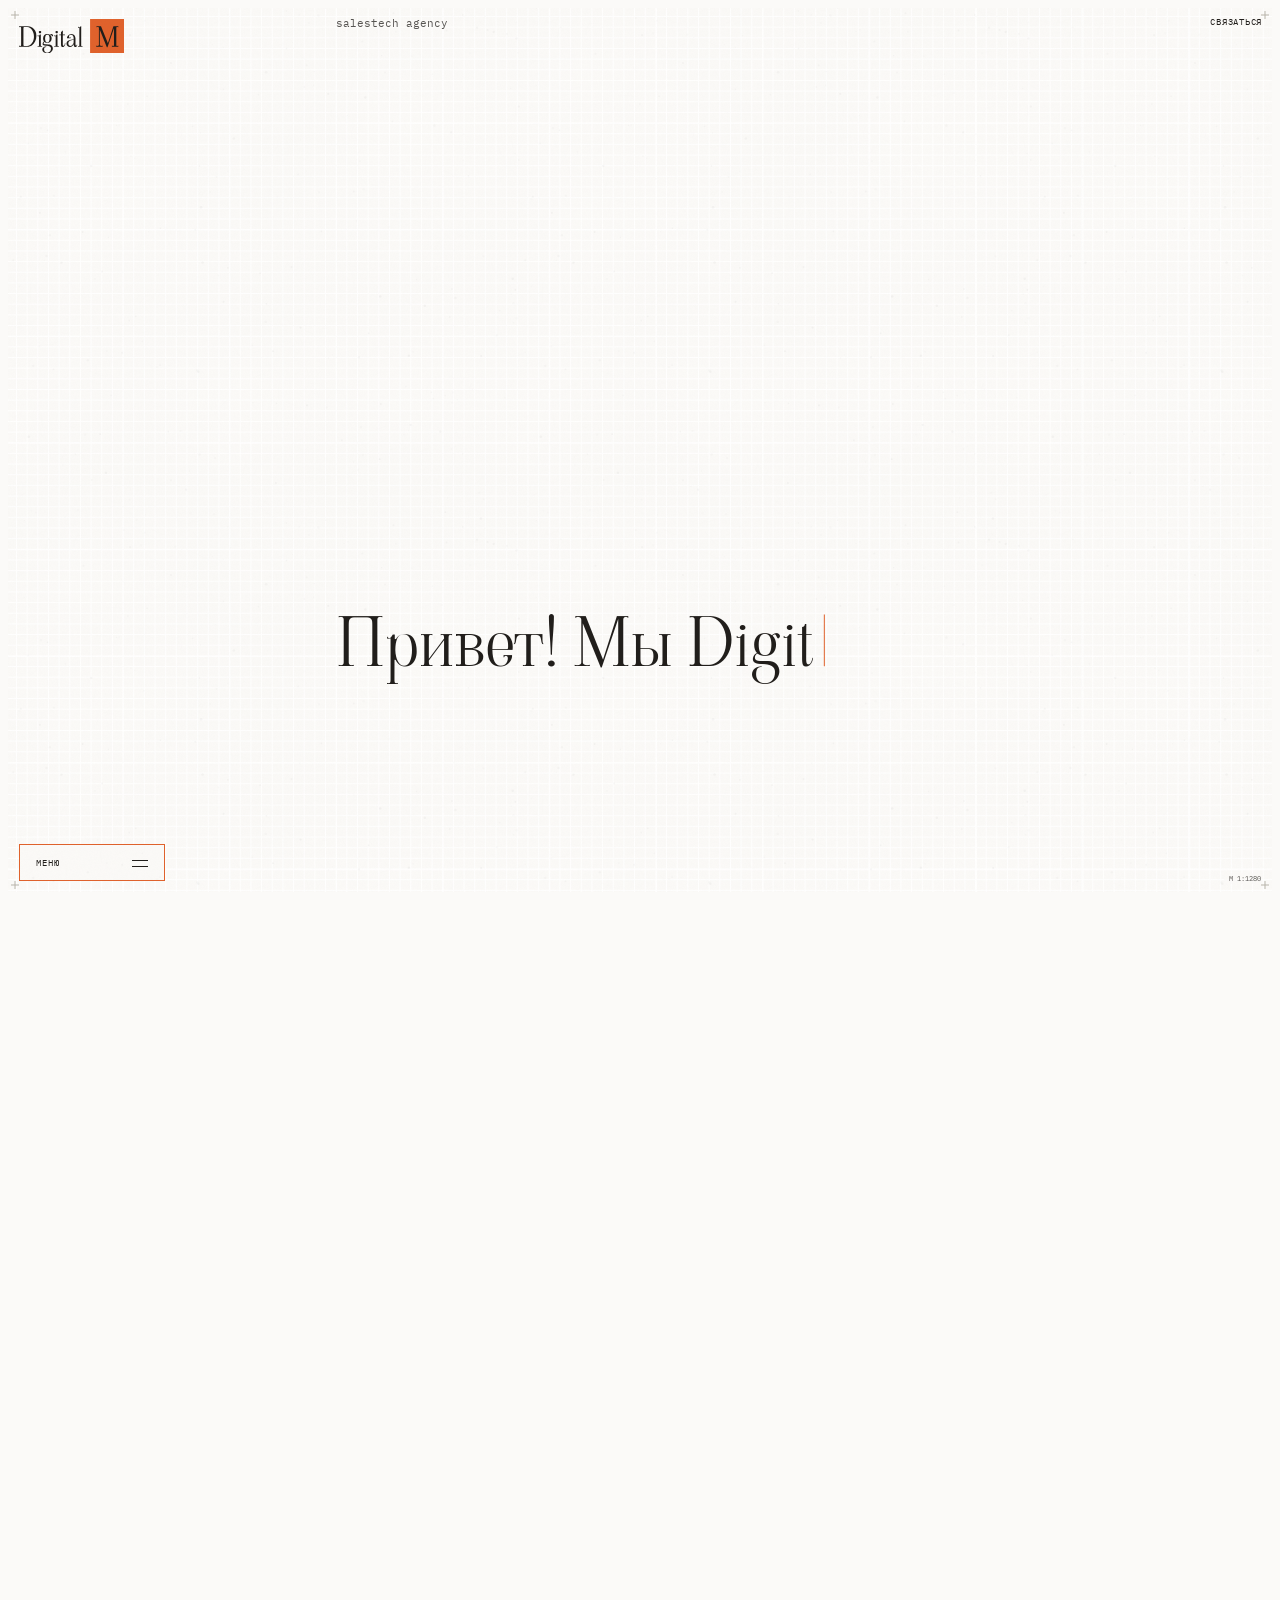
==== index.html @ e7a8ec48 "Digital M — демо сайта" ====
<!doctype html>
<html lang="ru">
<meta charset="utf-8">
<meta name="viewport" content="width=device-width, initial-scale=1">
<meta name="robots" content="noindex, nofollow">
<title>Digital M — четыре экрана</title>
<link rel="preconnect" href="https://fonts.googleapis.com">
<link rel="preconnect" href="https://fonts.gstatic.com" crossorigin>
<link href="https://fonts.googleapis.com/css2?family=IBM+Plex+Mono:wght@400&family=IBM+Plex+Sans:wght@400&family=Viaoda+Libre&display=swap" rel="stylesheet">
<style>
html{ font-size: calc(100vw / 120); }        
html{ scrollbar-width:none }
html::-webkit-scrollbar{ display:none }
:root{
  --paper:#FBFAF8; --ink:#211E1B; --sand:#E0C8A3; --teal:#417E8D; --terra:#E0622C;
  --mark-dark:#B9B5AC;
  --mark: var(--mark-dark);
  --pole: 0.75rem;     
  --col:  7rem;        
  --gut:  3rem;        
  --pad:  0.75rem;     
  --inset: 1rem;       
  --mark-inset: 0.25rem; 
  --plate-h: 3.25rem;  
  --btn-size: 0.875rem;  
  --btn-h: 3.5rem;       
  --btn-pad: 1.5625rem;  
  --cross: 0.75rem;    
  --win: var(--paper);
  --win-ink: var(--ink);
  --mm: 1rem;
  --mm-major: calc(var(--col) + var(--gut));
  --vellum: #F6F2EC; --chalk: #F1F0EC; --shell: #FAF2EE;
  --white: #FFFFFF;
  --mm-c: var(--white);          
  --mm-major-c: var(--white);
}
*{box-sizing:border-box; margin:0}
html{ font-synthesis: none; -webkit-font-smoothing: antialiased; }
body{ background:var(--paper); font-family:"IBM Plex Mono",ui-monospace,Menlo,monospace; color:var(--ink);
      font-weight:400; }
.sheet{ position:fixed; inset:0; z-index:1; padding:var(--pole); }
.window{
  position:relative; width:100%; height:100%; background:var(--win); color:var(--win-ink);
  background-image:
    linear-gradient(to right,  var(--mm-major-c) 1px, transparent 1px),
    linear-gradient(to bottom, var(--mm-major-c) 1px, transparent 1px),
    linear-gradient(to right,  var(--mm-c) 1px, transparent 1px),
    linear-gradient(to bottom, var(--mm-c) 1px, transparent 1px);
  background-size: var(--mm-major) var(--mm-major), var(--mm-major) var(--mm-major), var(--mm) var(--mm), var(--mm) var(--mm);
  background-position: var(--pad) var(--pad);
  overflow:hidden;
  transition: background .35s ease, color .35s ease;
}
.x{ position:absolute; width:var(--cross); height:var(--cross); pointer-events:none; z-index:4 }
.x::before,.x::after{ content:""; position:absolute; background:var(--mark); }
.x::before{ left:0; top:50%; width:100%; height:1px; transform:translateY(-50%); }
.x::after{ top:0; left:50%; height:100%; width:1px; transform:translateX(-50%); }
.x.tl{ left:var(--mark-inset); top:var(--mark-inset); }
.x.tr{ right:var(--mark-inset); top:var(--mark-inset); }
.x.bl{ left:var(--mark-inset); bottom:var(--mark-inset); }
.x.br{ right:var(--mark-inset); bottom:var(--mark-inset); }
.plate{ position:absolute; z-index:5; width:13.75rem; height:var(--btn-h);   
        border:1px solid var(--mark-dark); background:var(--win);
        display:flex; align-items:center; padding:0 var(--btn-pad);
        font-size:var(--btn-size); letter-spacing:.08em; text-transform:uppercase;
        cursor:pointer; overflow:hidden; }
.plate span{ position:relative; z-index:1; transition:color .25s ease; margin-right:auto; }
.plate i{ position:relative; z-index:1; width:1.5rem; height:1.5rem; flex:none; display:block; }
.plate i::before,.plate i::after{ content:""; position:absolute; left:0; top:50%;
          height:1px; width:100%; background:currentColor; transform-origin:center; }
.plate i::before{ transform:translateY(-3px); }
.plate i::after{  transform:translateY(3px); }
.plate::before{ content:""; position:absolute; inset:0; background:var(--terra);
        transform:scaleX(0); transform-origin:left; transition:transform .28s ease; }
.plate:hover::before{ transform:scaleX(1); }
.plate:hover span{ color:var(--paper); }
.plate:hover i::before,.plate:hover i::after{ background:var(--paper); }
.menu{ border-color:var(--terra); }
.logo{ cursor:pointer; position:absolute; z-index:5; left:var(--inset); top:var(--inset);
       height:var(--plate-h); color:var(--win-ink); line-height:0; }
.logo svg{ height:100%; width:auto; display:block; }
.contact{ position:absolute; z-index:5; right:var(--inset); top:.55625rem;
          width:auto; height:auto; border:0; background:none; padding:0;
          line-height:1.5rem; overflow:visible; }
.contact::before{ content:none; }
.contact span{ transition:color .25s ease; margin-right:-.08em; }
.contact:hover span{ color:var(--terra); }
.menu{ left:var(--inset); bottom:var(--inset); }
.scale{ position:absolute; z-index:5; right:var(--inset); bottom:.75rem;
        font-size:0.6875rem; line-height:1rem; opacity:.75;
        background:var(--win); padding-left:.5rem; }
.grain, .grain-hot{ position:absolute; pointer-events:none; z-index:6;
                    mix-blend-mode:multiply; will-change:transform; }
.grain{ inset:0; opacity:.1; }   
.grain-hot{ top:0; left:0; width:34rem; height:34rem; opacity:.3;
            margin:-17rem 0 0 -17rem;             
            -webkit-mask-image: radial-gradient(circle at center, #000 0%, rgba(0,0,0,.55) 38%, transparent 70%);
                    mask-image: radial-gradient(circle at center, #000 0%, rgba(0,0,0,.55) 38%, transparent 70%); }
@media (prefers-reduced-motion:reduce){ .grain-hot{ display:none; } }
.fx{ position:absolute; inset:0; width:100%; height:100%; pointer-events:none; z-index:6; mix-blend-mode:multiply; }
.menu-wrap{
  position:absolute; z-index:5; left:var(--inset); bottom:calc(var(--inset) + var(--btn-h));
  width:13.75rem;   
  pointer-events:none;
}
.menu-wrap .x{ opacity:0; transition:opacity .2s ease .12s; }
.window.menu-open .menu-wrap .x{ opacity:1; }
.menu-wrap .x.tl{ left:calc(var(--cross)*-1); top:calc(var(--cross)*-1); }
.menu-wrap .x.tr{ right:calc(var(--cross)*-1); top:calc(var(--cross)*-1); }
.menu-wrap .x.br{ right:calc(var(--cross)*-1); bottom:calc(var(--cross)*-1); }
.menu-wrap .x.bl{ left:calc(var(--cross)*-1); bottom:calc(var(--btn-h) * -1 - var(--cross)); }
.menu-wrap .x.br{ right:calc(var(--cross)*-1); bottom:calc(var(--btn-h) * -1 - var(--cross)); }
.menu-panel{
  border:1px solid var(--terra); border-bottom:none; background:var(--win);
  display:grid; overflow:hidden;
  transform:scaleY(0); transform-origin:bottom; opacity:0;
  transition:transform .28s ease, opacity .18s ease;
  pointer-events:none;
}
.menu-panel a{
  position:relative; height:var(--btn-h); display:flex; align-items:center;
  padding:0 var(--btn-pad); overflow:hidden;
  font-size:var(--btn-size); letter-spacing:.08em; text-transform:uppercase;
  color:inherit; text-decoration:none;
}
.menu-panel a:last-of-type{ position:relative; }
.menu-panel a:last-of-type::after{
  content:""; position:absolute; left:0; right:0; bottom:0; height:1px; z-index:2;
  background-image: repeating-linear-gradient(to right,
    var(--rule) 0 10px, transparent 10px 13px);
}
.menu-panel{ --rule: var(--terra); }
.menu-panel a span{ position:relative; z-index:1; transition:color .25s ease; }
.menu-panel a::before{ content:""; position:absolute; inset:0; background:var(--terra);
  transform:scaleX(0); transform-origin:left; transition:transform .28s ease; }
.menu-panel a:hover::before{ transform:scaleX(1); }
.menu-panel a:hover span{ color:var(--paper); }
.menu-contacts{ display:none; }   
.menu-panel a.inert{ color:var(--mark-dark); cursor:default; }
.menu-panel a.inert:hover::before{ transform:scaleX(0); }
.menu-panel a.inert:hover span{ color:var(--mark-dark); }
.window.menu-open .menu-panel{ transform:scaleY(1); opacity:1; pointer-events:auto; }
.window.menu-open .menu{ border-top:none; }
.plate i::before,.plate i::after{ transition:background .25s ease, transform .28s ease; }
.window.menu-open .menu i::before{ transform:translateY(0) rotate(45deg); }
.window.menu-open .menu i::after{  transform:translateY(0) rotate(-45deg); }
.stage{ position:absolute; inset:0; z-index:2; overflow:hidden;
  -webkit-mask-image: linear-gradient(to bottom, transparent 0, #000 2.5rem, #000 100%);
          mask-image: linear-gradient(to bottom, transparent 0, #000 2.5rem, #000 100%); }
.belt{ position:absolute; inset:0; will-change:transform; }
.scene{ position:relative; width:100%; height:100%; }
.scene-hero{ display:grid;
  grid-template-columns: repeat(12, var(--col));
  grid-template-rows: 1fr;
  column-gap: var(--gut);
  padding: var(--pad);
  align-content:end;
}
.kicker{ position:absolute; z-index:5; left:30.75rem; top:.6125rem; width:27rem;   
        font-size:1rem; line-height:1.5rem; opacity:.75; }
.hero-body{ grid-column: 1 / -1; display:grid; grid-template-columns: subgrid; align-items:end;
       padding-bottom:0; margin-bottom:-0.9925rem; }
.tezis{ grid-column: 4 / span 8; font-family:"Viaoda Libre",Georgia,serif;
        font-weight:400; font-size:6.25rem; line-height:6.75rem; }
.tezis{ position:relative; }
.tezis br.m{ display:none; }
.tezis.ждёт{ visibility:hidden; }
.tw{ visibility:hidden; }
.tw.on{ visibility:visible; }
.tw-tail{ display:inline; }
.cursor{ position:absolute; color:var(--terra); opacity:0; pointer-events:none; }
.cursor svg{ display:block; width:100%; height:100%; overflow:visible;
             transform-origin:50% 100%; transition:transform .42s cubic-bezier(.4,0,.2,1); }
.cursor .head{ opacity:0; transition:opacity .28s ease .18s; }
.cursor.typing{ opacity:1; animation:caret-blink 1.06s steps(1,end) infinite; }
.cursor.typing svg{ transform:scaleY(var(--k,1.4)); }
.cursor.done{ opacity:1; pointer-events:auto; cursor:pointer;
              animation:arrow-hint 1.9s ease-in-out infinite; }
.cursor.done .head{ opacity:1; }
.cursor.done:hover{ opacity:.7; }
@keyframes caret-blink{ 0%,52%{opacity:1} 53%,100%{opacity:0} }
@keyframes arrow-hint{ 0%,100%{transform:translateY(-.125rem)} 50%{transform:translateY(.25rem)} }
@media (prefers-reduced-motion:reduce){
  .tw{ visibility:visible; }
  .cursor{ animation:none; }
  .cursor.typing{ display:none; }
}
.scene-team{ display:grid;
  grid-template-columns: repeat(12, var(--col));
  column-gap: var(--gut);
  padding: 9.5rem var(--pad) 0;     
  align-content:start;
}
.marina{ grid-column: 4 / span 3; align-self:start; }
.staff{ grid-column: 8 / span 5; display:grid;
        grid-template-columns: 17rem 17rem; column-gap: 13rem; row-gap: 11rem;
        align-items:start; will-change:transform; }
.card{ display:block; }
.shot{ width:100%; aspect-ratio:1/1; overflow:hidden; background:var(--mark-dark); }
.shot img{ width:100%; height:100%; object-fit:cover; display:block; }
.role{ margin-top:2rem; font-family:"IBM Plex Mono",ui-monospace,monospace;
       font-size:1rem; line-height:1.5rem; }      
.role.accent{ color:var(--terra); }
.name{ margin-top:1.625rem; font-family:"Viaoda Libre",Georgia,serif; font-weight:400;
       font-size:2.5rem; line-height:2.625rem; }  
.bio{ margin-top:1.25rem; font-family:"IBM Plex Sans",system-ui,sans-serif;
      font-size:1.25rem; line-height:2.0625rem; letter-spacing:-.02em; }  
.scene-services{ display:grid;
  grid-template-columns: repeat(12, var(--col));
  column-gap: var(--gut);
  padding: 9.5rem var(--pad) 0;
  align-content:start;
}
.svc{ grid-column: 4 / span 9; display:grid; grid-template-columns: subgrid;
      padding: 2rem 0; will-change:transform;
      background-image: repeating-linear-gradient(to right,
        var(--mark) 0 .625rem, transparent .625rem .8125rem);
      background-size: 100% 1px; background-repeat: no-repeat; background-position: top left; }
.svc:first-child{ background-image:none; padding-top:0; }
.svc-name{ grid-column: 1 / span 5; font-family:"Viaoda Libre",Georgia,serif;
           font-weight:400; font-size:6.25rem; line-height:6.75rem; }
.svc-list{ grid-column: 7 / span 3; }
.svc-list li{ list-style:none; }
.svc-list li{ font-family:"IBM Plex Sans",system-ui,sans-serif;
              font-size:1.25rem; line-height:2.0625rem; letter-spacing:-.02em; }
.scene-form{ display:grid;
  grid-template-columns: repeat(12, var(--col));
  column-gap: var(--gut);
  padding: 9.5rem var(--pad) 0;
  align-content:start;
}
.form-head{ grid-column: 4 / span 6; font-family:"Viaoda Libre",Georgia,serif;
            font-weight:400; font-size:6.25rem; line-height:6.75rem; will-change:transform; }
.form-grid{ grid-column: 4 / span 8; display:grid; grid-template-columns: 1fr 1fr;
            column-gap: var(--gut); margin-top:2rem; }
.f{ position:relative; height:6rem; will-change:transform; }
.f.wide{ grid-column: 1 / -1; }
.f.tall{ height:9rem; }
.f textarea{ position:absolute; left:0; bottom:1rem; top:3rem; width:100%;
          border:0; background:transparent; color:inherit; outline:none; resize:none;
          font-family:"IBM Plex Sans",system-ui,sans-serif; font-size:2rem;
          line-height:2.75rem; letter-spacing:-.02em; }
.f.tall .f-file{ position:absolute; right:0; top:1.25rem; height:1.5rem;
         cursor:pointer; display:flex; align-items:center; z-index:2; }
.f-file input{ position:absolute; width:1px; height:1px; opacity:0; pointer-events:none; }
.f-file b{ font-weight:400; font-family:"IBM Plex Mono",ui-monospace,monospace;
           font-size:var(--btn-size); letter-spacing:.08em; text-transform:uppercase;
           color:var(--mark-dark); transition:color .25s ease; }
.f-file:hover b{ color:var(--terra); }
.f-file.has b{ color:var(--win-ink); }
.f-label{ position:absolute; left:0; top:1.25rem; pointer-events:none;
          font-family:"IBM Plex Mono",ui-monospace,monospace; font-size:var(--btn-size);
          line-height:1.5rem; letter-spacing:.08em; text-transform:uppercase;
          color:var(--mark-dark); }
.f input{ position:absolute; left:0; bottom:1rem; width:100%; height:2.25rem;
          border:0; background:transparent; color:inherit; outline:none;
          font-family:"IBM Plex Sans",system-ui,sans-serif; font-size:2rem;
          line-height:2.25rem; letter-spacing:-.02em; }
.f-line{ position:absolute; left:0; right:0; bottom:0; height:1px; background:var(--mark); }
.f-line::after{ content:""; position:absolute; inset:0; background:var(--terra);
          transform:scaleX(0); transform-origin:left; transition:transform .28s ease; }
.f:focus-within .f-line::after{ transform:scaleX(1); }
.form-send{ grid-column: 1 / -1; margin-top:0; width:100%; height:7rem;
            border:0; background:transparent; color:inherit;
            font-family:"IBM Plex Mono",ui-monospace,monospace; font-size:var(--btn-size);
            letter-spacing:.08em; text-transform:uppercase; text-align:left;
            padding:0; cursor:pointer; position:relative;
            display:flex; align-items:center; will-change:transform; }
.form-send span{ position:relative; z-index:1; padding-left:var(--btn-pad);
            transition:color .25s ease; }
.form-send::before{ content:""; position:absolute; inset:-1px 0 0 0; background:var(--terra);
            transform:scaleX(0); transform-origin:left; transition:transform .28s ease; }
.form-send:hover::before{ transform:scaleX(1); }
.form-send:hover span{ color:var(--paper); }
.form-info{ position:absolute; left:30.75rem; right:var(--pad); bottom:.4375rem;
            margin:0; padding:0; border:0;
            display:grid; grid-template-columns: repeat(3, 1fr); column-gap: var(--gut);
            will-change:transform; }   
.form-info div{ display:block; }
.form-info dt{ font-family:"IBM Plex Mono",ui-monospace,monospace; font-size:var(--btn-size);
               line-height:1.5rem; letter-spacing:.08em; text-transform:uppercase;
               color:var(--mark-dark); }
.form-info dd{ margin:.75rem 0 0; font-family:"IBM Plex Sans",system-ui,sans-serif;
               font-size:1.5rem; line-height:2.25rem; }
.form-info dd.fish{ }
.form-info a, .form-info .lnk{ color:inherit; text-decoration:none; cursor:pointer;
            transition:color .25s ease; }
.form-info a:hover, .form-info .lnk:hover{ color:var(--terra); }
.form-info .lnk + .lnk{ margin-left:1.5rem; }
.window.paper{ --win:var(--paper); --win-ink:var(--ink);   --mark:var(--mark-dark); }
.window.sand { --win:var(--sand);  --win-ink:var(--ink);   --mark:var(--paper); }
.window.teal { --win:var(--teal);  --win-ink:var(--paper); --mark:var(--paper); }
.window.ink  { --win:var(--ink);   --win-ink:var(--paper); --mark:var(--paper); }
</style>
<link rel="stylesheet" href="mobile.css" media="(max-width: 767px)">
<div class="sheet">
  <div class="window paper" id="win">
    <span class="x tl"></span><span class="x tr"></span><span class="x bl"></span><span class="x br"></span>
    <div class="grain" id="grain"></div>
    <div class="grain-hot" id="grainHot"></div>
    <div class="stage">
    <div class="belt" id="belt">
    <section class="scene scene-hero" id="hero">
      <div class="hero-body">
        <h1 class="tezis">Привет!<br class="m"> Мы Digital&nbsp;M. <br>Просто и&nbsp;быстро<br class="m"> о&nbsp;том, <br class="d">кто мы<br class="m"> и что умеем.<br><span class="tw-tail">&#8203;</span></h1>
        <script>
          (function(){
            var h = document.currentScript.previousElementSibling;
            h.classList.add('ждёт');
            setTimeout(function(){ h.classList.remove('ждёт'); }, 4000);
          })();
        </script>
      </div>
    </section>
    <section class="scene scene-team" id="team">
      <article class="card marina">
        <div class="shot"><img src="foto/marina.png" alt=""></div>
        <div class="role accent">CEO, управляющий партнер</div>
        <h2 class="name">Марина <br>Зрилова</h2>
        <p class="bio">Опыт в digital 15 лет. Строю партнерские отношения вдолгую и&nbsp;с&nbsp;направленностью на результат. Средний срок контракта 3 года</p>
      </article>
      <div class="staff" id="staff">
          <article class="card">
            <div class="shot"><img src="foto/anastasia.png" alt=""></div>
            <div class="role">директор по развитию</div>
            <h2 class="name">Анастасия <br>Шелехова</h2>
            <p class="bio">Эксперт в digital 7 лет. 4 высших образования.<br>Нахожу идеальное решение для вашей бизнес-задачи</p>
          </article>
          <article class="card">
            <div class="shot"><img src="foto/anna.png" alt=""></div>
            <div class="role">медиадиректор</div>
            <h2 class="name">Анна <br>Стец</h2>
            <p class="bio">Опыт в диджитал 10 лет.<br>Поиск новых источников трафика, медиа-миксов, новых технологий, обзор медиарынка, трендов</p>
          </article>
          <article class="card">
            <div class="shot"><img src="foto/varvara.png" alt=""></div>
            <div class="role">performance-директор</div>
            <h2 class="name">Варвара <br>Негробова</h2>
            <p class="bio">Эксперт в digital 13 лет. Опыт маркетолога на стороне клиента и диджитал-менеджера помогает выстроить четкий бизнес-процесс для быстрой и качественной работы с клиентами</p>
          </article>
          <article class="card">
            <div class="shot"><img src="foto/maria.png" alt=""></div>
            <div class="role">SM-директор</div>
            <h2 class="name">Мария <br>Барабанова</h2>
            <p class="bio">Опыт в digital 8 лет.<br>Успешное создание смм-стратегий и реализация btl-кампаний и спецпроектов</p>
          </article>
      </div>
    </section>
    <section class="scene scene-services" id="services">
      <div class="svc">
        <h2 class="svc-name">Brandformance</h2>
        <ul class="svc-list"><li>performance-маркетинг</li><li>медийная реклама</li><li>контекстная реклама</li></ul>
      </div>
      <div class="svc">
        <h2 class="svc-name">Social Media</h2>
        <ul class="svc-list"><li>инфлюэнс-маркетинг</li><li>smm-стратегии</li><li>создание контента / продвижение / публикации / модерация</li><li>посевы в пабликах</li><li>спецпроекты</li></ul>
      </div>
      <div class="svc">
        <h2 class="svc-name">Promo</h2>
        <ul class="svc-list"><li>чековые промо под ключ</li><li>креативные идеи и адаптация под форматы</li><li>варианты механики</li><li>создание промо-сайтов</li><li>размещение</li><li>модерация чеков</li></ul>
      </div>
    </section>
    <section class="scene scene-form" id="form">
      <h2 class="form-head">Связаться с нами</h2>
      <form class="form-grid" id="formGrid" onsubmit="return false">
        <div class="f"><span class="f-label">имя</span><input type="text" aria-label="имя"><span class="f-line"></span></div>
        <div class="f"><span class="f-label">компания</span><input type="text" aria-label="компания"><span class="f-line"></span></div>
        <div class="f"><span class="f-label">почта</span><input type="email" aria-label="почта"><span class="f-line"></span></div>
        <div class="f"><span class="f-label">телефон</span><input type="tel" aria-label="телефон"><span class="f-line"></span></div>
        <div class="f wide tall">
          <span class="f-label">задача</span>
          <label class="f-file" id="fileRow"><b>прикрепить файл</b><input type="file" id="fileInput"></label>
          <textarea aria-label="задача" rows="3"></textarea>
          <span class="f-line"></span>
        </div>
        <button class="form-send" type="submit"><span>отправить</span></button>
      </form>
      <dl class="form-info">
        <div><dt>телефон</dt><dd class="fish"><span class="lnk">+7 000 000-00-00</span></dd></div>
        <div><dt>почта</dt><dd><a href="mailto:info@digitalm.agency">info@digitalm.agency</a></dd></div>
        <div><dt>мессенджеры</dt><dd class="fish"><span class="lnk">телеграм</span><span class="lnk">вотсап</span><span class="lnk">макс</span></dd></div>
      </dl>
    </section>
    </div>
    </div>
    <div class="kicker">salestech agency</div>
    <div class="logo"><svg class="logo-svg" viewBox="0 0 476 156" fill="none" xmlns="http://www.w3.org/2000/svg">
<g clip-path="url(#clip0_4_1129)">
<rect x="320" width="156" height="156" fill="#E0622C"/>
<path d="M369.104 32.7461L400.194 109.627L425.126 32.7871L425.267 32.3555H447.256V36.9082L446.442 36.6514C444.931 36.1741 443.56 35.9424 442.325 35.9424C440.894 35.9424 439.837 36.3527 439.077 37.1123C438.416 37.7737 438.03 38.8168 438.03 40.3604V116.62C438.03 118.144 438.407 119.239 439.078 119.99C439.834 120.666 440.892 121.038 442.325 121.038C443.56 121.038 444.931 120.806 446.442 120.329L447.256 120.072V124.625H418.33V120.086L419.135 120.327C420.737 120.808 422.11 121.038 423.261 121.038C424.711 121.038 425.719 120.658 426.386 119.991C427.139 119.237 427.556 118.144 427.556 116.62V41.5449L398.369 127.086H395.657L395.499 126.696L363.743 48.8486L363.861 116.619C363.861 117.929 364.458 118.968 365.766 119.771C367.208 120.605 368.98 121.038 371.108 121.038C372.685 121.038 374.265 120.802 375.849 120.327L376.653 120.086V124.625H347.605V120.072L348.419 120.329C349.916 120.802 351.451 121.038 353.027 121.038C355.072 121.038 356.709 120.606 357.977 119.786C359.206 118.99 359.782 117.95 359.782 116.62V40.3604C359.782 38.9797 359.285 37.9366 358.3 37.1621C357.295 36.3726 355.888 35.9425 354.012 35.9424C352.691 35.9424 351.234 36.176 349.64 36.6543L348.836 36.8955V32.3555H368.947L369.104 32.7461Z" fill="#211E1B"/>
<path fill-rule="evenodd" clip-rule="evenodd" d="M127.422 67.8574C132.107 67.8574 136.089 68.9632 139.334 71.208C140.293 70.3337 141.402 69.6174 142.658 69.0576L143.222 68.8057C144.531 68.2559 145.802 67.9717 147.03 67.9717C147.861 67.9717 148.556 68.0439 149.051 68.2324C150.29 68.6454 151.331 69.3491 152.163 70.3389C153.08 71.2631 153.583 72.3201 153.583 73.498C153.583 74.4301 153.21 75.3549 152.552 76.2598L152.547 76.2666L152.541 76.2734C152.14 76.7947 151.737 77.2159 151.329 77.5107C150.921 77.8056 150.472 77.999 149.994 77.999C149.213 77.999 148.584 77.5934 148.117 76.9395C147.709 76.3677 147.236 75.5354 146.699 74.4619L146.691 74.4463C146.164 73.3157 145.727 72.5222 145.381 72.0381L145.37 72.0225L145.36 72.0059C145.043 71.4987 144.727 71.3095 144.434 71.2676L144.396 71.2617L144.361 71.252C143.986 71.1518 143.522 71.2036 142.933 71.5146C142.449 71.7697 141.908 72.1873 141.309 72.7871C143.126 74.5243 144.506 76.6271 145.447 79.0889C146.464 81.7472 146.971 84.5596 146.971 87.5205C146.971 93.2654 145.376 97.9837 142.139 101.616C138.939 105.292 133.985 107.069 127.422 107.069C122.285 107.069 118.043 105.816 114.749 103.26C113.387 103.697 112.461 104.476 111.907 105.584L111.903 105.591L111.9 105.597C111.258 106.811 110.947 108.003 110.947 109.181C110.947 109.995 111.13 110.678 111.477 111.251C111.824 111.825 112.356 112.325 113.104 112.737C114.618 113.573 116.971 114.027 120.24 114.027H120.252L132.563 114.256C139.123 114.334 144.136 116.149 147.481 119.807L147.794 120.14C150.965 123.606 152.557 127.715 152.557 132.437C152.557 136.28 151.495 139.888 149.386 143.25L149.387 143.251C147.273 146.695 144.302 149.466 140.491 151.565C136.664 153.674 132.302 154.722 127.422 154.722C123.313 154.722 119.502 153.946 115.996 152.388L115.991 152.386C112.566 150.829 109.82 148.716 107.773 146.04L107.771 146.038C105.792 143.426 104.795 140.52 104.795 137.339C104.795 135.094 105.398 132.9 106.584 130.765L106.589 130.756C107.796 128.663 109.674 126.918 112.182 125.508L112.188 125.504C114.814 124.072 118.079 123.375 121.95 123.375H122.575V125.537H121.95C118.255 125.537 115.983 126.605 114.852 128.534C113.638 130.605 112.999 133.521 112.999 137.339C112.999 141.18 114.131 144.403 116.381 147.043L116.603 147.297L116.607 147.303C118.962 150.014 122.527 151.419 127.422 151.419C132.679 151.419 136.673 149.797 139.494 146.614L139.504 146.603C142.405 143.484 143.896 139.057 143.896 133.234C143.896 129.048 142.115 125.949 138.509 123.857C134.85 121.736 129.282 120.636 121.722 120.636C116.745 120.636 112.915 119.959 110.308 118.535C108.995 117.818 107.979 116.905 107.295 115.783C106.61 114.66 106.277 113.364 106.277 111.916C106.277 109.816 106.884 107.698 108.065 105.571L108.069 105.563L108.074 105.556C109.211 103.638 110.819 102.249 112.879 101.393C109.9 97.9578 108.443 93.3095 108.443 87.5205C108.443 82.073 110.003 77.4419 113.147 73.668C116.338 69.7628 121.138 67.8574 127.422 67.8574ZM127.422 70.4756C125.575 70.4756 124.04 70.8732 122.789 71.6377C121.54 72.4012 120.532 73.5556 119.778 75.1357L119.775 75.1406C118.235 78.295 117.445 82.4102 117.445 87.5205C117.445 92.9466 118.201 97.1326 119.662 100.128C120.409 101.583 121.418 102.652 122.684 103.363C123.957 104.078 125.528 104.451 127.422 104.451C129.356 104.451 130.956 104.078 132.249 103.361C133.537 102.648 134.555 101.575 135.302 100.117L135.307 100.106C136.91 97.1178 137.741 92.9403 137.741 87.5205C137.741 82.4137 136.914 78.3027 135.302 75.1514L135.299 75.1455C134.509 73.5652 133.465 72.408 132.176 71.6416C130.885 70.874 129.309 70.4756 127.422 70.4756Z" fill="currentColor"/>
<path fill-rule="evenodd" clip-rule="evenodd" d="M234.967 67.7432C239.614 67.7433 243.405 68.8266 246.279 71.0557L246.812 71.458C249.257 73.3625 251.056 75.639 252.189 78.2871L252.641 79.3965C253.736 82.1711 254.287 84.9561 254.287 87.748V112.486C254.287 115.311 254.592 117.346 255.149 118.653C255.425 119.3 255.75 119.737 256.1 120.01C256.44 120.275 256.835 120.411 257.311 120.411C257.754 120.411 258.272 120.133 258.83 119.227L258.837 119.216C259.468 118.234 259.764 117.285 259.764 116.362V115.737H262.153V116.362C262.153 119.307 261.232 121.658 259.326 123.321L259.327 123.322C257.543 124.944 255.456 125.765 253.093 125.766C251.709 125.766 250.507 125.46 249.525 124.806C248.541 124.149 247.831 123.177 247.376 121.936L247.372 121.927L247.369 121.918C246.578 119.545 246.197 116.275 246.197 112.145V112.06C246.079 112.405 245.953 112.765 245.818 113.139L245.819 113.14C244.796 116.21 242.951 119.065 240.311 121.706C237.59 124.426 234 125.766 229.608 125.766C225.215 125.766 221.49 124.426 218.476 121.729L218.469 121.724C215.423 118.918 213.935 114.972 213.935 109.979C213.935 106.326 215.173 103.204 217.646 100.651C220.06 98.0832 222.729 96.3099 225.653 95.3613L225.658 95.3604C227.125 94.8973 228.815 94.4742 230.725 94.0918C232.698 93.6363 234.03 93.3322 234.717 93.1797L234.729 93.1768C238.521 92.4185 241.342 91.7403 243.208 91.1436C244.974 90.5049 245.877 89.7208 246.195 88.8916C246.181 83.5482 245.135 79.1407 243.091 75.6367L243.086 75.6289C241.165 72.2134 237.938 70.4758 233.257 70.4756C230.392 70.4756 228.319 71.4989 226.933 73.5059L226.934 73.5068C225.584 75.4963 224.876 78.2472 224.876 81.8203C224.876 82.7232 225.049 83.2612 225.28 83.5576C225.357 83.6241 225.533 83.7243 225.894 83.8027C226.27 83.8846 226.783 83.9316 227.442 83.9316C228.181 83.9316 228.784 83.7642 229.277 83.4561C229.773 83.146 229.896 82.8624 229.896 82.6182V81.9932H232.172V86.3213H215.987V85.6963C215.987 82.8325 216.824 80.0241 218.471 77.2803C220.122 74.453 222.401 72.176 225.299 70.4531C228.21 68.6458 231.438 67.7432 234.967 67.7432ZM245.634 92.793C244.851 93.0278 243.883 93.2597 242.736 93.4893C237.813 94.7772 234.236 95.8336 231.989 96.6572L231.987 96.6582C228.498 97.9203 225.996 99.6805 224.418 101.904L224.413 101.912C222.822 104.082 222.025 106.536 222.025 109.294C222.025 112.513 222.9 115.346 224.641 117.816C226.408 120.144 228.909 121.323 232.23 121.323C234.63 121.323 236.878 120.376 238.986 118.413C241.129 116.418 242.83 114.053 244.089 111.313C245.364 108.538 245.97 106.277 245.97 104.506V92.6826C245.863 92.7201 245.751 92.7579 245.634 92.793Z" fill="currentColor"/>
<path d="M197.361 70.0225H206.706V72.9824H197.355L197.243 112.487C197.243 115.497 197.509 117.594 197.991 118.85C198.257 119.409 198.578 119.79 198.937 120.034C199.295 120.278 199.73 120.411 200.267 120.411C201.561 120.411 202.636 119.844 203.521 118.618C204.464 117.313 205.155 115.861 205.592 114.26L205.594 114.251L205.597 114.242C206.123 112.513 206.367 111.215 206.367 110.32V109.695H208.758V110.32C208.758 112.546 208.24 114.87 207.227 117.287L207.225 117.294C206.201 119.657 204.739 121.672 202.844 123.33L202.843 123.331C200.979 124.952 198.78 125.765 196.276 125.765C194.796 125.765 193.518 125.485 192.484 124.882C191.441 124.273 190.687 123.36 190.223 122.177L190.218 122.164L190.214 122.151C189.42 119.849 189.04 116.575 189.04 112.372V72.9824H181.515V70.0225H189.04V57.8252H189.665C191.109 57.825 192.074 57.3528 192.69 56.4902L192.698 56.4785L192.707 56.4678C193.473 55.4926 193.827 54.5228 193.827 53.5479V52.9229H197.476L197.361 70.0225Z" fill="currentColor"/>
<path fill-rule="evenodd" clip-rule="evenodd" d="M38.9268 32.3555C46.0902 32.3555 52.6803 34.1895 58.6836 37.8574L59.251 38.2061C65.0716 41.8527 69.6751 46.9069 73.0596 53.3535C76.5564 60.0141 78.2968 67.5783 78.2969 76.0303C78.2969 84.5664 76.5148 92.5722 72.9473 100.039C69.4637 107.502 64.6854 113.49 58.6094 117.984C52.6039 122.405 46.0373 124.625 38.9268 124.625H0.294922V120.072L1.1084 120.329C2.61961 120.806 3.99 121.038 5.22461 121.038C6.6755 121.038 7.68264 120.658 8.34961 119.991C9.10349 119.237 9.51953 118.144 9.51953 116.62V40.3604C9.51951 38.8329 9.10217 37.7974 8.37109 37.1328L8.34961 37.1133L8.3291 37.0908C7.65859 36.3534 6.65851 35.9424 5.22461 35.9424C3.99004 35.9424 2.61956 36.1742 1.1084 36.6514L0.294922 36.9082V32.3555H38.9268ZM25.1514 35.5732C23.813 35.5732 22.5885 35.9795 21.4619 36.8057L21.4551 36.8105L21.4541 36.8096C20.523 37.4749 19.9951 38.6023 19.9951 40.3604V116.62C19.9951 118.373 20.5206 119.498 21.4463 120.164C22.5718 120.912 23.8019 121.284 25.1514 121.284H36.2207C40.7496 121.284 45.3899 119.776 50.1504 116.71L50.1543 116.707C54.958 113.665 59.0311 108.923 62.3555 102.437C65.6604 95.906 67.3301 87.769 67.3301 77.998C67.33 70.4552 65.8705 63.45 62.957 56.9756L62.9531 56.9678C60.1176 50.4056 56.2802 45.2041 51.4512 41.3408L51.4473 41.3369C46.7068 37.4804 41.6358 35.5732 36.2207 35.5732H25.1514Z" fill="currentColor"/>
<path d="M98.2959 117.16C98.2959 119.111 98.4479 120.464 98.7148 121.277C98.8556 121.602 99.0574 121.825 99.3203 121.976C99.5991 122.135 99.9877 122.235 100.521 122.235C101.032 122.235 101.908 122.069 103.194 121.69L103.995 121.455V124.625H83.9346V121.455L84.7373 121.69C86.0234 122.069 86.899 122.235 87.4102 122.235C88.6326 122.235 89.2024 121.845 89.4502 121.264C89.7879 120.383 89.9775 119.032 89.9775 117.16V77.4062C89.0138 77.6484 88.0052 77.7705 86.9541 77.7705C86.376 77.7705 85.5413 77.6899 84.4717 77.5371L83.9346 77.46V73.2148H86.2119V73.8398C86.2119 74.1196 86.3354 74.3985 86.7334 74.6875C87.2317 74.9945 87.7938 75.1533 88.4365 75.1533C89.3154 75.1532 90.1118 74.815 90.8447 74.082C91.6416 73.2851 92.643 72.0284 93.8516 70.291L94.0381 70.0234H98.2959V117.16Z" fill="currentColor"/>
<path d="M173.296 117.16C173.296 119.111 173.448 120.464 173.715 121.277C173.856 121.602 174.057 121.825 174.32 121.976C174.599 122.135 174.988 122.235 175.521 122.235C176.032 122.235 176.908 122.069 178.194 121.69L178.995 121.455V124.625H158.935V121.455L159.737 121.69C161.023 122.069 161.899 122.235 162.41 122.235C163.633 122.235 164.202 121.845 164.45 121.264C164.788 120.383 164.978 119.032 164.978 117.16V77.4062C164.014 77.6484 163.005 77.7705 161.954 77.7705C161.376 77.7705 160.541 77.6899 159.472 77.5371L158.935 77.46V73.2148H161.212V73.8398C161.212 74.1196 161.335 74.3985 161.733 74.6875C162.232 74.9945 162.794 75.1533 163.437 75.1533C164.315 75.1532 165.112 74.815 165.845 74.082C166.642 73.2851 167.643 72.0284 168.852 70.291L169.038 70.0234H173.296V117.16Z" fill="currentColor"/>
<path d="M280.016 117.161C280.016 119.109 280.167 120.461 280.434 121.274C280.574 121.6 280.776 121.825 281.04 121.976C281.319 122.135 281.707 122.234 282.24 122.234C282.751 122.234 283.627 122.069 284.914 121.69L285.715 121.454V124.625H265.655V121.454L266.457 121.69C267.743 122.069 268.619 122.234 269.13 122.234C270.354 122.234 270.924 121.844 271.171 121.261C271.508 120.38 271.697 119.03 271.697 117.16V39.8613C271.08 39.9782 270.413 40.0371 269.7 40.0371C268.592 40.0371 267.413 39.9185 266.165 39.6846L265.655 39.5889V35.3672H267.932V35.9922C267.932 36.0839 268.025 36.3707 268.737 36.8047C269.496 37.1452 270.195 37.3046 270.84 37.3047C272.469 37.3046 273.857 36.8817 275.031 36.0557C276.173 35.1779 276.713 34.1055 276.713 32.7998V32.1748H280.13L280.016 117.161Z" fill="currentColor"/>
<path d="M94.5928 53.835C96.1046 53.8351 97.3994 54.3428 98.4326 55.3652C99.5397 56.309 100.119 57.5005 100.119 58.9062C100.119 60.3644 99.596 61.5985 98.5488 62.5586C97.5027 63.5175 96.165 63.9764 94.5928 63.9766C93.0864 63.9766 91.7898 63.5116 90.75 62.5586C89.7027 61.5985 89.1798 60.3645 89.1797 58.9062C89.1797 57.4478 89.7025 56.2131 90.75 55.2529C91.7898 54.3 93.0864 53.835 94.5928 53.835Z" fill="currentColor"/>
<path d="M169.593 53.835C171.105 53.8351 172.399 54.3428 173.433 55.3652C174.54 56.309 175.119 57.5005 175.119 58.9062C175.119 60.3644 174.596 61.5985 173.549 62.5586C172.503 63.5175 171.165 63.9764 169.593 63.9766C168.086 63.9766 166.79 63.5116 165.75 62.5586C164.703 61.5985 164.18 60.3645 164.18 58.9062C164.18 57.4478 164.703 56.2131 165.75 55.2529C166.79 54.3 168.086 53.835 169.593 53.835Z" fill="currentColor"/>
</g>
<defs>
<clipPath id="clip0_4_1129">
<rect width="476" height="156" fill="white"/>
</clipPath>
</defs>
</svg></div>
    <div class="plate contact"><span>связаться</span></div>
    <div class="menu-wrap">
      <span class="x tl"></span><span class="x tr"></span><span class="x br"></span>
      <nav class="menu-panel" id="menuPanel" aria-hidden="true">
        <a href="#"><span>Кто мы?</span></a>
        <a href="#"><span>Что умеем?</span></a>
        <a class="inert"><span>Кейсы</span></a>
        <a href="#"><span>Связаться</span></a>
        <dl class="menu-contacts">
          <div><dt>телефон</dt><dd><span class="lnk">+7 000 000-00-00</span></dd></div>
          <div><dt>мессенджеры</dt><dd><span class="lnk">телеграм</span><span class="lnk">вотсап</span><span class="lnk">макс</span></dd></div>
          <div><dt>почта</dt><dd><a href="mailto:info@digitalm.agency">info@digitalm.agency</a></dd></div>
        </dl>
      </nav>
    </div>
    <div class="plate menu" id="menuBtn" role="button" tabindex="0" aria-expanded="false"><span>меню</span><i></i></div>
    <div class="scale" id="scale">M 1:1920</div>
  </div>
</div>
<script>
const win   = document.getElementById('win');
const hero  = document.getElementById('hero');
const team  = document.getElementById('team');
const staff = document.getElementById('staff');
const belt  = document.getElementById('belt');
const cards = [...staff.children];
const CARD_STEP = 34;
const ГРУППА = [0, 90, 90, 190, 190];
const карточки = [document.querySelector('.marina'), ...cards];
const сдвигГруппы = new Map();
const частиКарточек = карточки.map(c => [...c.querySelectorAll('.role, .name, .bio')]);
let W = 0, T = 0, STOPS = [];
const HOLD  = 320;
const TEAM  = 240;
const MICRO = 144;
const STAFF_LAG = 240;
const ROW_LAG   = 120;
const ROW_STEP  = 80;
const clamp01 = v => Math.min(1, Math.max(0, v));
const trail = t => Math.pow(1 - clamp01(t), 0.7);
const reduced = matchMedia('(prefers-reduced-motion: reduce)').matches;
const МОБ = matchMedia('(max-width: 767px)');
const сцена = document.querySelector('.stage');
const скроллер = () => МОБ.matches ? сцена : window;
const гдеY = () => МОБ.matches ? сцена.scrollTop : window.scrollY;
const svcRows  = [...document.querySelectorAll('.svc')];
const formRows = [document.querySelector('.form-head'),
                  ...document.querySelectorAll('.form-grid > *'),
                  document.querySelector('.form-info')].filter(Boolean);
function measure(){
  staff.style.transform = 'none';
  belt.style.transform  = 'none';
  частиКарточек.forEach(части => части.forEach(el => el.style.transform = 'none'));
  карточки.forEach(c => c.style.transform = 'none');
  сдвигГруппы.clear();
  svcRows.forEach(el => el.style.transform = 'none');
  formRows.forEach(el => el.style.transform = 'none');
  if (МОБ.matches){ document.body.style.height = ''; обложки(); return; }
  W = win.clientHeight;
  const top1 = cards[0].getBoundingClientRect().top;
  const top2 = cards[2].getBoundingClientRect().top;
  T = Math.round(top2 - top1);
  STOPS = [
    { belt: 0 * W, hold: HOLD },
    { belt: 1 * W, hold: TEAM },
    { belt: 1 * W, hold: T, isStaff: true },
    { belt: 1 * W, hold: MICRO },
    { belt: 2 * W, hold: HOLD },
  ];
  const holds = STOPS.reduce((a, s) => a + s.hold, 0);
  document.body.style.height = (3 * W + holds + window.innerHeight) + 'px';
  smooth = window.scrollY;
  render(smooth);
}
function обложки(){
  if (!МОБ.matches) return;
  const cs = [...team.querySelectorAll('.card')];
  const max = team.scrollWidth - team.clientWidth;
  const фокус = max > 0 ? team.scrollLeft / max * (cs.length - 1) : 0;
  cs.forEach((c, i) => {
    const d = Math.min(1, Math.abs(i - фокус));
    c.style.transform = 'translate3d(0,' + (d * 2) + 'rem,0)';
  });
}
team.addEventListener('scroll', () => requestAnimationFrame(обложки), { passive: true });
function belted(y){
  let eaten = 0, p2 = 0;
  for (const st of STOPS){
    const startY = st.belt + eaten;
    const held   = Math.min(Math.max(y - startY, 0), st.hold);
    eaten += held;
    if (st.isStaff) p2 = st.hold > 0 ? held / st.hold : 0;
  }
  return { L: y - eaten, p2 };
}
function anchorOf(i){
  if (МОБ.matches) return document.querySelectorAll('.scene')[i].offsetTop;
  return i * W + STOPS.reduce((a, st) => a + (st.belt < i * W ? st.hold : 0), 0);
}
function render(y){
  const { L, p2 } = belted(y);
  belt.style.transform = 'translate3d(0,' + (-L) + 'px,0)';
  const arrive = i => clamp01(L / W - (i - 1));
  const lagStaff = reduced ? 0 : trail(arrive(1)) * STAFF_LAG;
  const shiftStaff = lagStaff - p2 * T;
  const lagRow = (scene, k) =>
    reduced ? 0 : trail(arrive(scene)) * (ROW_LAG + k * ROW_STEP);
  staff.style.transform = 'translate3d(0,' + shiftStaff + 'px,0)';
  if (!reduced && L > -W && L < 2.4 * W){
    const winTop = win.getBoundingClientRect().top;
    const доли = карточки.map(c =>
      clamp01((W - (c.getBoundingClientRect().top - winTop - (сдвигГруппы.get(c) || 0)))
              / (W * 0.8)));
    карточки.forEach((c, i) => {
      const s = trail(доли[i]) * ГРУППА[i];
      сдвигГруппы.set(c, s);
      c.style.transform = 'translate3d(0,' + s + 'px,0)';
    });
    частиКарточек.forEach((части, i) => части.forEach((el, j) =>
      el.style.transform =
        'translate3d(0,' + trail(доли[i]) * CARD_STEP * (j + 1) + 'px,0)'));
  }
  svcRows.forEach((el, k) =>
    el.style.transform = 'translate3d(0,' + lagRow(2, k) + 'px,0)');
  formRows.forEach((el, k) =>
    el.style.transform = 'translate3d(0,' + lagRow(3, k) + 'px,0)');
  win.dataset.belt = Math.round(L) + ' / ' + p2.toFixed(2);
}
let smooth = 0;
function tick(){
  const target = window.scrollY;
  if (reduced) { smooth = target; }
  else {
    smooth += (target - smooth) * 0.1;
    if (Math.abs(target - smooth) < 0.05) smooth = target;
  }
  if (!МОБ.matches) render(smooth);
  зернуКадр();
  requestAnimationFrame(tick);
}
addEventListener('resize', measure);
if (document.fonts && document.fonts.ready) document.fonts.ready.then(measure);
const ЗЕРНО = { тайл: 512, пятна: 14, зерно: 16, волокон: 900, крапин: 260, тепло: [0, 3, 8], догон: 0.12 };
(function зерно(){
  const s = ЗЕРНО.тайл;
  const c = document.createElement('canvas'); c.width = c.height = s;
  const g = c.getContext('2d');
  const октава = (клетка) => {
    const n = s / клетка, сетка = [];
    for (let i = 0; i < n * n; i++) сетка.push(Math.random());
    const v = (x, y) => сетка[((y % n + n) % n) * n + ((x % n + n) % n)];
    const гладко = t => t * t * (3 - 2 * t);
    return (x, y) => {
      const gx = x / клетка, gy = y / клетка, x0 = Math.floor(gx), y0 = Math.floor(gy);
      const fx = гладко(gx - x0), fy = гладко(gy - y0);
      const a = v(x0, y0) + (v(x0 + 1, y0) - v(x0, y0)) * fx;
      const b = v(x0, y0 + 1) + (v(x0 + 1, y0 + 1) - v(x0, y0 + 1)) * fx;
      return a + (b - a) * fy;
    };
  };
  const о1 = октава(128), о2 = октава(64), о3 = октава(16);
  const img = g.createImageData(s, s), d = img.data;
  for (let y = 0; y < s; y++){
    for (let x = 0; x < s; x++){
      const пятно = (о1(x, y) * .55 + о2(x, y) * .3 + о3(x, y) * .15);
      let v = 255 - пятно * ЗЕРНО.пятна - Math.random() * ЗЕРНО.зерно;
      const i = (y * s + x) * 4;
      d[i]   = v - ЗЕРНО.тепло[0];
      d[i+1] = v - ЗЕРНО.тепло[1];
      d[i+2] = v - ЗЕРНО.тепло[2];
      d[i+3] = 255;
    }
  }
  g.putImageData(img, 0, 0);
  const повсюду = (рисуй) => { for (const ox of [-s, 0, s]) for (const oy of [-s, 0, s]) { g.save(); g.translate(ox, oy); рисуй(); g.restore(); } };
  const волокна = [], крапины = [];
  for (let k = 0; k < ЗЕРНО.волокон; k++){
    const x = Math.random() * s, y = Math.random() * s, дл = 3 + Math.random() * 11, уг = Math.random() * Math.PI;
    волокна.push([x, y, x + Math.cos(уг) * дл, y + Math.sin(уг) * дл, Math.random() < .7]);
  }
  for (let k = 0; k < ЗЕРНО.крапин; k++) крапины.push([Math.random() * s, Math.random() * s, .4 + Math.random() * .9, .12 + Math.random() * .3]);
  повсюду(() => {
    g.lineWidth = .6;
    for (const [x1, y1, x2, y2, тёмн] of волокна){
      g.strokeStyle = тёмн ? 'rgba(90,70,50,.10)' : 'rgba(255,255,255,.35)';
      g.beginPath(); g.moveTo(x1, y1); g.lineTo(x2, y2); g.stroke();
    }
    for (const [x, y, r, a] of крапины){
      g.fillStyle = 'rgba(33,30,27,' + a + ')';
      g.beginPath(); g.arc(x, y, r, 0, Math.PI * 2); g.fill();
    }
  });
  const url = 'url(' + c.toDataURL('image/png') + ')';
  for (const el of [grain, grainHot]){
    el.style.backgroundImage = url;
    el.style.backgroundRepeat = 'repeat';
    el.style.backgroundSize = s + 'px ' + s + 'px';
  }
})();
(function шлейф(){
  if (reduced) return;
  const cv = document.createElement('canvas'); cv.className = 'fx';
  win.appendChild(cv);
  const gl = cv.getContext('webgl', { premultipliedAlpha: true, alpha: true, antialias: false });
  if (!gl) { cv.remove(); return; }
  grainHot.style.display = 'none';
  const VS = 'attribute vec2 p;varying vec2 uv;void main(){uv=p*.5+.5;gl_Position=vec4(p,0.,1.);}';
  const SIM = 'precision highp float;varying vec2 uv;uniform sampler2D prev;uniform vec2 m0,m1;uniform float asp,r,live;' +
    'float seg(vec2 p,vec2 a,vec2 b){vec2 pa=p-a,ba=b-a;float h=clamp(dot(pa,ba)/max(dot(ba,ba),1e-6),0.,1.);return length(pa-ba*h);}' +
    'void main(){vec4 a=texture2D(prev,uv);' +
    'float s=max(a.r*.985-1./255.,0.);vec2 dir=a.gb;vec2 k=vec2(asp,1.);' +
    'float add=(1.-smoothstep(r*.25,r,seg(uv*k,m0*k,m1*k)))*live;' +
    'if(add>s){vec2 v=(m1-m0)*k;float l=length(v);dir=l>1e-5?(v/l)*.5+.5:vec2(.5);s=add;}' +
    'gl_FragColor=vec4(s,dir,1.);}';
  const OUT = 'precision highp float;varying vec2 uv;uniform sampler2D tr;uniform float t;uniform vec2 res;uniform vec3 col;' +
    'float h(vec2 p){vec3 q=fract(vec3(p.xyx)*.1031);q+=dot(q,q.yzx+33.33);return fract((q.x+q.y)*q.z);}' +
    'void main(){float s=texture2D(tr,uv).r;float g=h(floor(uv*res));' +
    'float a=s*(.55+.45*g);gl_FragColor=vec4(col*a,a);}';
  const sh = (type, src) => { const s = gl.createShader(type); gl.shaderSource(s, src); gl.compileShader(s);
    if (!gl.getShaderParameter(s, gl.COMPILE_STATUS)) throw new Error(gl.getShaderInfoLog(s)); return s; };
  const prog = (fs) => { const p = gl.createProgram(); gl.attachShader(p, sh(gl.VERTEX_SHADER, VS));
    gl.attachShader(p, sh(gl.FRAGMENT_SHADER, fs)); gl.linkProgram(p); return p; };
  let pSim, pOut;
  try { pSim = prog(SIM); pOut = prog(OUT); } catch (e) { console.warn('шлейф:', e); cv.remove(); grainHot.style.display = ''; return; }
  const buf = gl.createBuffer(); gl.bindBuffer(gl.ARRAY_BUFFER, buf);
  gl.bufferData(gl.ARRAY_BUFFER, new Float32Array([-1,-1, 1,-1, -1,1, 1,1]), gl.STATIC_DRAW);
  const U = (p, n) => gl.getUniformLocation(p, n);
  let W = 0, H = 0, tex = [], fbo = [], cur = 0;
  const make = () => {
    const dpr = Math.min(2, window.devicePixelRatio || 1);
    W = Math.max(2, Math.round(win.clientWidth * dpr)); H = Math.max(2, Math.round(win.clientHeight * dpr));
    cv.width = W; cv.height = H;
    tex.forEach(x => gl.deleteTexture(x)); fbo.forEach(x => gl.deleteFramebuffer(x)); tex = []; fbo = [];
    for (let i = 0; i < 2; i++){
      const tx = gl.createTexture(); gl.bindTexture(gl.TEXTURE_2D, tx);
      gl.texImage2D(gl.TEXTURE_2D, 0, gl.RGBA, W, H, 0, gl.RGBA, gl.UNSIGNED_BYTE, null);
      [gl.TEXTURE_MIN_FILTER, gl.TEXTURE_MAG_FILTER].forEach(k => gl.texParameteri(gl.TEXTURE_2D, k, gl.LINEAR));
      [gl.TEXTURE_WRAP_S, gl.TEXTURE_WRAP_T].forEach(k => gl.texParameteri(gl.TEXTURE_2D, k, gl.CLAMP_TO_EDGE));
      const fb = gl.createFramebuffer(); gl.bindFramebuffer(gl.FRAMEBUFFER, fb);
      gl.framebufferTexture2D(gl.FRAMEBUFFER, gl.COLOR_ATTACHMENT0, gl.TEXTURE_2D, tx, 0);
      gl.clearColor(0, .5, .5, 1); gl.clear(gl.COLOR_BUFFER_BIT);
      tex.push(tx); fbo.push(fb);
    }
  };
  make(); addEventListener('resize', make);
  let mx = -1, my = -1, px = -1, py = -1, движ = false;
  const куда = (x, y) => { const r = win.getBoundingClientRect(); mx = (x - r.left) / r.width; my = 1 - (y - r.top) / r.height;
    if (px < 0) { px = mx; py = my; } движ = true; };
  addEventListener('pointermove', e => куда(e.clientX, e.clientY), { passive: true });
  addEventListener('touchmove', e => { const t0 = e.touches[0]; if (t0) куда(t0.clientX, t0.clientY); }, { passive: true });
  addEventListener('touchend', () => { px = py = -1; }, { passive: true });
  const ochre = [201 / 255, 166 / 255, 118 / 255];
  const кадр = (now) => {
    const pos = (p) => { const l = gl.getAttribLocation(p, 'p'); gl.enableVertexAttribArray(l); gl.vertexAttribPointer(l, 2, gl.FLOAT, false, 0, 0); };
    gl.viewport(0, 0, W, H);
    gl.useProgram(pSim); pos(pSim);
    gl.bindFramebuffer(gl.FRAMEBUFFER, fbo[1 - cur]);
    gl.activeTexture(gl.TEXTURE0); gl.bindTexture(gl.TEXTURE_2D, tex[cur]); gl.uniform1i(U(pSim, 'prev'), 0);
    gl.uniform2f(U(pSim, 'm0'), px < 0 ? mx : px, py < 0 ? my : py); gl.uniform2f(U(pSim, 'm1'), mx, my);
    gl.uniform1f(U(pSim, 'asp'), W / H); gl.uniform1f(U(pSim, 'r'), .7 / H);
    gl.uniform1f(U(pSim, 'live'), движ && mx >= 0 ? 1 : 0);
    gl.drawArrays(gl.TRIANGLE_STRIP, 0, 4);
    cur = 1 - cur; px = mx; py = my; движ = false;
    gl.useProgram(pOut); pos(pOut);
    gl.bindFramebuffer(gl.FRAMEBUFFER, null);
    gl.clearColor(0, 0, 0, 0); gl.clear(gl.COLOR_BUFFER_BIT);
    gl.bindTexture(gl.TEXTURE_2D, tex[cur]); gl.uniform1i(U(pOut, 'tr'), 0);
    gl.uniform1f(U(pOut, 't'), now / 1000); gl.uniform2f(U(pOut, 'res'), W, H); gl.uniform3f(U(pOut, 'col'), ...ochre);
    gl.drawArrays(gl.TRIANGLE_STRIP, 0, 4);
    requestAnimationFrame(кадр);
  };
  requestAnimationFrame(кадр);
})();
let мышьX = 0, мышьY = 0, пятноX = 0, пятноY = 0, мышьЕсть = false;
win.addEventListener('pointermove', e => {
  const r = win.getBoundingClientRect();
  мышьX = e.clientX - r.left; мышьY = e.clientY - r.top;
  if (!мышьЕсть){ пятноX = мышьX; пятноY = мышьY; мышьЕсть = true; }
  grainHot.style.opacity = '';
});
win.addEventListener('pointerleave', () => { мышьЕсть = false; grainHot.style.opacity = '0'; });
let рябьКадр = 0;
const РЯБЬ = false;
function зернуКадр(){
  if (РЯБЬ && !reduced && ++рябьКадр % 5 === 0){
    const rx = Math.random() * ЗЕРНО.тайл | 0, ry = Math.random() * ЗЕРНО.тайл | 0;
    grain.style.backgroundPosition = rx + 'px ' + ry + 'px';
    grainHot.style.backgroundPosition = rx + 'px ' + ry + 'px';
  }
  if (!мышьЕсть) return;
  пятноX += (мышьX - пятноX) * ЗЕРНО.догон;
  пятноY += (мышьY - пятноY) * ЗЕРНО.догон;
  grainHot.style.transform = 'translate3d(' + пятноX + 'px,' + пятноY + 'px,0)';
}
addEventListener('load', measure);
measure();
tick();
const scale = document.getElementById('scale');
const drawScale = () => {
  const w = Math.round(window.screen?.width || document.documentElement.clientWidth);
  if (w) scale.textContent = 'M 1:' + w;
};
drawScale();
new ResizeObserver(drawScale).observe(document.documentElement);
addEventListener('resize', drawScale, {passive:true});
const menuBtn = document.getElementById('menuBtn'), menuPanel = document.getElementById('menuPanel');
const toggleMenu = () => {
  const open = win.classList.toggle('menu-open');
  menuBtn.setAttribute('aria-expanded', open);
  menuPanel.setAttribute('aria-hidden', !open);
  menuBtn.querySelector('span').textContent = open ? 'закрыть' : 'меню';
};
menuBtn.addEventListener('click', toggleMenu);
menuBtn.addEventListener('keydown', e => { if(e.key==='Enter'||e.key===' '){ e.preventDefault(); toggleMenu(); }});
addEventListener('keydown', e => { if(e.key==='Escape' && win.classList.contains('menu-open')) toggleMenu(); });
const ANCHORS = { 'кто мы?': 1, 'что умеем?': 2, 'связаться': 3 };
menuPanel.addEventListener('click', e => {
  const a = e.target.closest('a'); if (!a || a.closest('.menu-contacts')) return;
  e.preventDefault();
  const key = a.textContent.trim().toLowerCase();
  if (!(key in ANCHORS)) return;
  toggleMenu();
  скроллер().scrollTo(0, anchorOf(ANCHORS[key]));
});
document.querySelector('.logo').addEventListener('click', () => увести(0));
document.querySelector('.contact').addEventListener('click',
  () => скроллер().scrollTo(0, anchorOf(3)));
const fileRow = document.getElementById('fileRow'), fileInput = document.getElementById('fileInput');
fileInput.addEventListener('change', () => {
  const f = fileInput.files && fileInput.files[0];
  fileRow.querySelector('b').textContent = f ? f.name : 'прикрепить файл';
  fileRow.classList.toggle('has', !!f);
});
const НАБОР = {
  знак:        34,
  разброс:     30,
  пробел:      34,
  зазапятой:  210,
  заточкой:   330,
  конецСтроки: 560,
  началоСтроки: 340,
  дозапуска:   300,
  послеконца:  560,
  настроке:    520,
  зазор:        8,
  уход:      1700,
  стрелкаH:    44,
  стрелкаW:    16
};
function увести(куда){
  const откуда = гдеY(), путь = куда - откуда;
  if (reducedType || !путь) return скроллер().scrollTo(0, куда);
  const t0 = performance.now();
  const плавно = t => t < .5 ? 4*t*t*t : 1 - Math.pow(-2*t + 2, 3)/2;
  const кадр = now => {
    const p = Math.min((now - t0) / НАБОР.уход, 1);
    скроллер().scrollTo(0, откуда + путь * плавно(p));
    if (p < 1) requestAnimationFrame(кадр);
  };
  requestAnimationFrame(кадр);
}
const tezis = document.querySelector('.tezis');
const reducedType = matchMedia('(prefers-reduced-motion: reduce)').matches;
let знаки = [], cursor = null, строкаХвоста = null, прогон = 0;
function разметить(){
  if (знаки.length) return;
  const фраг = document.createDocumentFragment();
  for (const узел of [...tezis.childNodes]){
    if (узел.nodeType !== 3){
      фраг.appendChild(узел);
      if (узел.classList && узел.classList.contains('tw-tail')) строкаХвоста = узел;
      continue;
    }
    for (const ch of [...узел.textContent]){
      if (/\s/.test(ch)) { фраг.appendChild(document.createTextNode(ch)); continue; }
      const s = document.createElement('span');
      s.className = 'tw'; s.textContent = ch;
      фраг.appendChild(s); знаки.push(s);
    }
  }
  tezis.textContent = '';
  tezis.appendChild(фраг);
  tezis.classList.remove('ждёт');
  const H = НАБОР.стрелкаH, W = НАБОР.стрелкаW, c = W / 2;
  const штрих = 'stroke-width="1" vector-effect="non-scaling-stroke"';
  cursor = document.createElement('a');
  cursor.className = 'cursor';
  cursor.setAttribute('role', 'button');
  cursor.setAttribute('aria-label', 'листайте вниз');
  cursor.innerHTML =
    '<svg viewBox="0 0 ' + W + ' ' + H + '" fill="none" stroke="currentColor" ' +
    'stroke-linecap="square" aria-hidden="true">' +
      '<path ' + штрих + ' d="M' + c + ' 0 V' + H + '"/>' +
      '<path class="head" ' + штрих + ' d="M1.5 ' + (H - 11) + ' L' + c + ' ' + (H - .5) +
        ' L' + (W - 1.5) + ' ' + (H - 11) + '"/>' +
    '</svg>';
  cursor.addEventListener('click', e => {
    if (!cursor.classList.contains('done')) return;
    e.stopPropagation();
    увести(anchorOf(1));
  });
  tezis.appendChild(cursor);
}
let кеш = null;
function метрики(){
  const rem = parseFloat(getComputedStyle(document.documentElement).fontSize);
  const cs = getComputedStyle(tezis);
  const ctx = document.createElement('canvas').getContext('2d');
  ctx.font = cs.fontWeight + ' ' + cs.fontSize + ' ' + cs.fontFamily;
  const м = document.createElement('span');
  м.style.cssText = 'display:inline-block;width:0;height:0;vertical-align:baseline';
  строкаХвоста.appendChild(м);
  const доБазы = м.getBoundingClientRect().top - строкаХвоста.getBoundingClientRect().top;
  м.remove();
  кеш = { k: parseFloat(cs.fontSize) / 100, ka: МОБ.matches ? rem / 16 * 36 / 44 : parseFloat(cs.fontSize) / 100,
          rem, cap: ctx.measureText('П').actualBoundingBoxAscent, доБазы };
}
function поставить(после, перед){
  if (!кеш) метрики();
  const k = кеш.k, cap = кеш.cap;
  const hr = tezis.getBoundingClientRect();
  const wr = после.getBoundingClientRect();
  const база = wr.top - hr.top + кеш.доБазы;
  const H = НАБОР.стрелкаH * кеш.ka, W = НАБОР.стрелкаW * кеш.ka;
  const зазор = (после === строкаХвоста) ? 0 : НАБОР.зазор;
  cursor.style.width  = W + 'px';
  cursor.style.height = H + 'px';
  cursor.style.left = (перед ? wr.left - hr.left - зазор * k
                             : wr.right - hr.left + зазор * k) + 'px';
  cursor.style.top  = (база - H) + 'px';
  cursor.style.setProperty('--k', cap / H);
}
function набрать(){
  разметить();
  метрики();
  const мой = ++прогон;
  if (reducedType){
    знаки.forEach(s => s.classList.add('on'));
    поставить(строкаХвоста);
    cursor.classList.remove('typing'); cursor.classList.add('done');
    return;
  }
  знаки.forEach(s => s.classList.remove('on'));
  cursor.classList.remove('done');
  const верх = s => Math.round(s.getBoundingClientRect().top);
  let i = 0;
  const набратьЗнак = () => {
    if (мой !== прогон) return;
    const s = знаки[i];
    s.classList.add('on');
    поставить(s);
    cursor.classList.add('typing');
    const ch = s.textContent;
    let ждать = НАБОР.знак + Math.random() * НАБОР.разброс;
    if (ch === '.' || ch === '!') ждать += НАБОР.заточкой;
    if (ch === ',') ждать += НАБОР.зазапятой;
    i++;
    if (i < знаки.length){
      const между = s.nextSibling;
      if (между && между.nodeType === 3 && /\s/.test(между.textContent)) ждать += НАБОР.пробел;
      setTimeout(шаг, ждать);
    } else {
      setTimeout(конец, НАБОР.послеконца);
    }
  };
  const шаг = () => {
    if (мой !== прогон) return;
    const новаяСтрока = i > 0 && верх(знаки[i]) !== верх(знаки[i - 1]);
    if (!новаяСтрока) return набратьЗнак();
    setTimeout(() => {
      if (мой !== прогон) return;
      поставить(знаки[i], true);
      setTimeout(набратьЗнак, НАБОР.началоСтроки);
    }, НАБОР.конецСтроки);
  };
  const конец = () => {
    if (мой !== прогон) return;
    поставить(строкаХвоста);
    setTimeout(() => {
      if (мой !== прогон) return;
      cursor.classList.remove('typing');
      cursor.classList.add('done');
    }, НАБОР.настроке);
  };
  шаг();
}
tezis.addEventListener('click', набрать);
addEventListener('resize', () => {
  if (знаки.length) метрики();
  const где = cursor && cursor.classList.contains('done')
    ? строкаХвоста : знаки.filter(s => s.classList.contains('on')).pop();
  if (где && cursor) поставить(где);
});
(document.fonts ? document.fonts.ready : Promise.resolve())
  .then(() => setTimeout(набрать, reducedType ? 0 : НАБОР.дозапуска));
</script>
</html>
---- mobile.css ----
html{ font-size: calc(100vw / 22.5); }
:root{
  --pole: 0.25rem;     
  --col:  4.25rem;     
  --gut:  1rem;        
  --pad:  1rem;        
  --cross: 0.5rem;     
  --mm: .75rem;          
  --plate-h: 2rem;       
  --btn-size: 0.75rem;   
  --btn-h: 2.75rem;      
  --btn-pad: 1.25rem;    
  --plate-w: 14.75rem;   
  --bar: calc(100lvh - 100svh);
  --menu-b: calc(var(--bar) + .5rem);
}
.sheet{ bottom:auto; height:100lvh; }
.menu{ bottom:var(--menu-b); }
.menu-wrap{ bottom:calc(var(--menu-b) + var(--btn-h)); }
.scale{ bottom:calc(var(--menu-b) - .25rem); }
.window > .x.bl, .window > .x.br{ bottom:calc(var(--menu-b) - var(--cross) / 2); }   
.logo{ top:.5rem; }
.kicker{ left:auto; right:var(--inset); top:.5rem; width:6rem; text-align:right;
         font-size:.75rem; line-height:1rem; }
.scale{ top:auto; bottom:var(--menu-b); right:var(--inset); background:none; padding-left:0; }
.contact{ display:none; }
.menu{ width:var(--plate-w); }
.menu-wrap{ width:var(--plate-w); }
.grain-hot{ display:none; }            
.stage{ overflow-x:hidden; overflow-y:auto; -webkit-overflow-scrolling:touch; overscroll-behavior:contain;
  scrollbar-width:none;
  -webkit-mask-image: linear-gradient(to bottom, transparent 0, transparent 3rem, #000 3.75rem,
                      #000 calc(100% - var(--menu-b) - 3.5rem), transparent calc(100% - var(--menu-b) - 2.75rem), transparent 100%);
          mask-image: linear-gradient(to bottom, transparent 0, transparent 3rem, #000 3.75rem,
                      #000 calc(100% - var(--menu-b) - 3.5rem), transparent calc(100% - var(--menu-b) - 2.75rem), transparent 100%); }
.stage::-webkit-scrollbar{ display:none; }
.belt{ position:static; height:100%; transform:none !important; will-change:auto; }   
.scene.scene-hero{ height:100%;   
  grid-template-columns: repeat(4, var(--col));
  grid-template-rows:auto; align-content:center; padding: 0 var(--pad); }   
.hero-body{ margin-bottom:0; }
.tezis{ grid-column: 1 / -1; font-size:2.75rem; line-height:3rem; }   
.tezis br.d{ display:none; }
.tezis br.m{ display:inline; }
.scene{ height:auto; }
.scene-services, .scene-form{ grid-template-columns: repeat(4, var(--col)); padding:4rem var(--pad) 0; }
.svc, .form-head, .form-grid{ grid-column: 1 / -1; }
.scene-team{ display:flex; gap:var(--gut); overflow-x:auto; overflow-y:hidden;
  scroll-snap-type:x mandatory; scroll-padding-left:var(--pad); overscroll-behavior-x:contain;
  padding:4rem var(--pad) 0; scrollbar-width:none; }
.scene-team::-webkit-scrollbar{ display:none; }
.scene-team::after{ content:""; flex:0 0 1px; }     
.staff{ display:contents; }
.card{ flex:0 0 17rem; scroll-snap-align:start; }
.svc-name{ grid-column:1 / -1; font-size:2rem; line-height:2.25rem; }
.svc-list{ grid-column:1 / -1; margin-top:1rem; padding:0; }   
.svc-list li{ font-size:1rem; line-height:1.5rem; }
.name{ font-size:1.75rem; line-height:2rem; margin-top:.5rem; }
.name br{ display:none; }            
.role{ margin-top:1rem; font-size:.75rem; line-height:1rem; }
.bio{ font-size:1rem; line-height:1.5rem; margin-top:.75rem; }
.scene-form{ padding-top:4rem; min-height:100%; }   
.form-head{ font-size:2rem; line-height:2.25rem; }
.form-grid{ grid-template-columns:1fr; margin-top:1rem; }
.f{ height:4.5rem; }                                   
.f-label, .f.tall .f-file{ top:.75rem; height:1rem; line-height:1rem; }
.f input{ bottom:.75rem; font-size:1.25rem; line-height:1.75rem; height:1.75rem; }
.f.tall{ height:6.75rem; }                             
.f textarea{ top:2.25rem; bottom:.75rem; font-size:1.25rem; line-height:1.5rem; }
.form-send{ height:var(--btn-h); }                     
.form-info{ position:static; grid-column:1 / -1; grid-template-columns:1fr 1fr; column-gap:var(--gut);
            row-gap:1rem; margin:1.5rem 0 7rem; }
.form-info div:nth-child(2){ grid-column:1 / -1; order:3; }
.form-info{ display:none; }   
.form-info dt{ line-height:1rem; }
.form-info dd{ margin-top:.25rem; font-size:1rem; line-height:1.5rem; }
@media (hover: none){
  .plate:hover::before, .menu-panel a:hover::before, .form-send:hover::before{ transform:scaleX(0); }
  .plate:hover span, .menu-panel a:hover span, .form-send:hover span{ color:inherit; }
  .plate:hover i::before, .plate:hover i::after{ background:currentColor; }
  .plate:active::before, .menu-panel a:active::before, .form-send:active::before{ transform:scaleX(1); }
  .plate:active span, .menu-panel a:active span, .form-send:active span{ color:var(--paper); }
}
.menu-contacts{ display:flex; flex-direction:column; gap:1rem; margin:0; padding:1.25rem;
  background-image: repeating-linear-gradient(to right, var(--terra) 0 10px, transparent 10px 13px);
  background-size:100% 1px; background-repeat:no-repeat; background-position:bottom left; }
.menu-panel a:last-of-type::after{ z-index:2; }
.menu-contacts div{ display:flex; flex-direction:column; gap:.25rem; }
.menu-contacts dt{ font-size:var(--btn-size); line-height:1rem; letter-spacing:.08em; text-transform:uppercase; color:var(--mark-dark); }
.menu-contacts dd{ margin:0; display:flex; gap:1rem; font-family:"IBM Plex Sans",system-ui,sans-serif;
                   font-size:1rem; line-height:1.5rem; letter-spacing:-.02em; }
.menu-panel{ grid-template-columns:minmax(0, 1fr); }   
.menu-contacts a{ color:inherit; text-decoration:none; display:inline; height:auto; padding:0; overflow:visible;
                  font-size:inherit; letter-spacing:inherit; text-transform:none; }
.menu-panel .menu-contacts a::before, .menu-panel .menu-contacts a::after{ content:none; }   
.menu-contacts a:active, .menu-contacts .lnk:active{ color:var(--terra); }
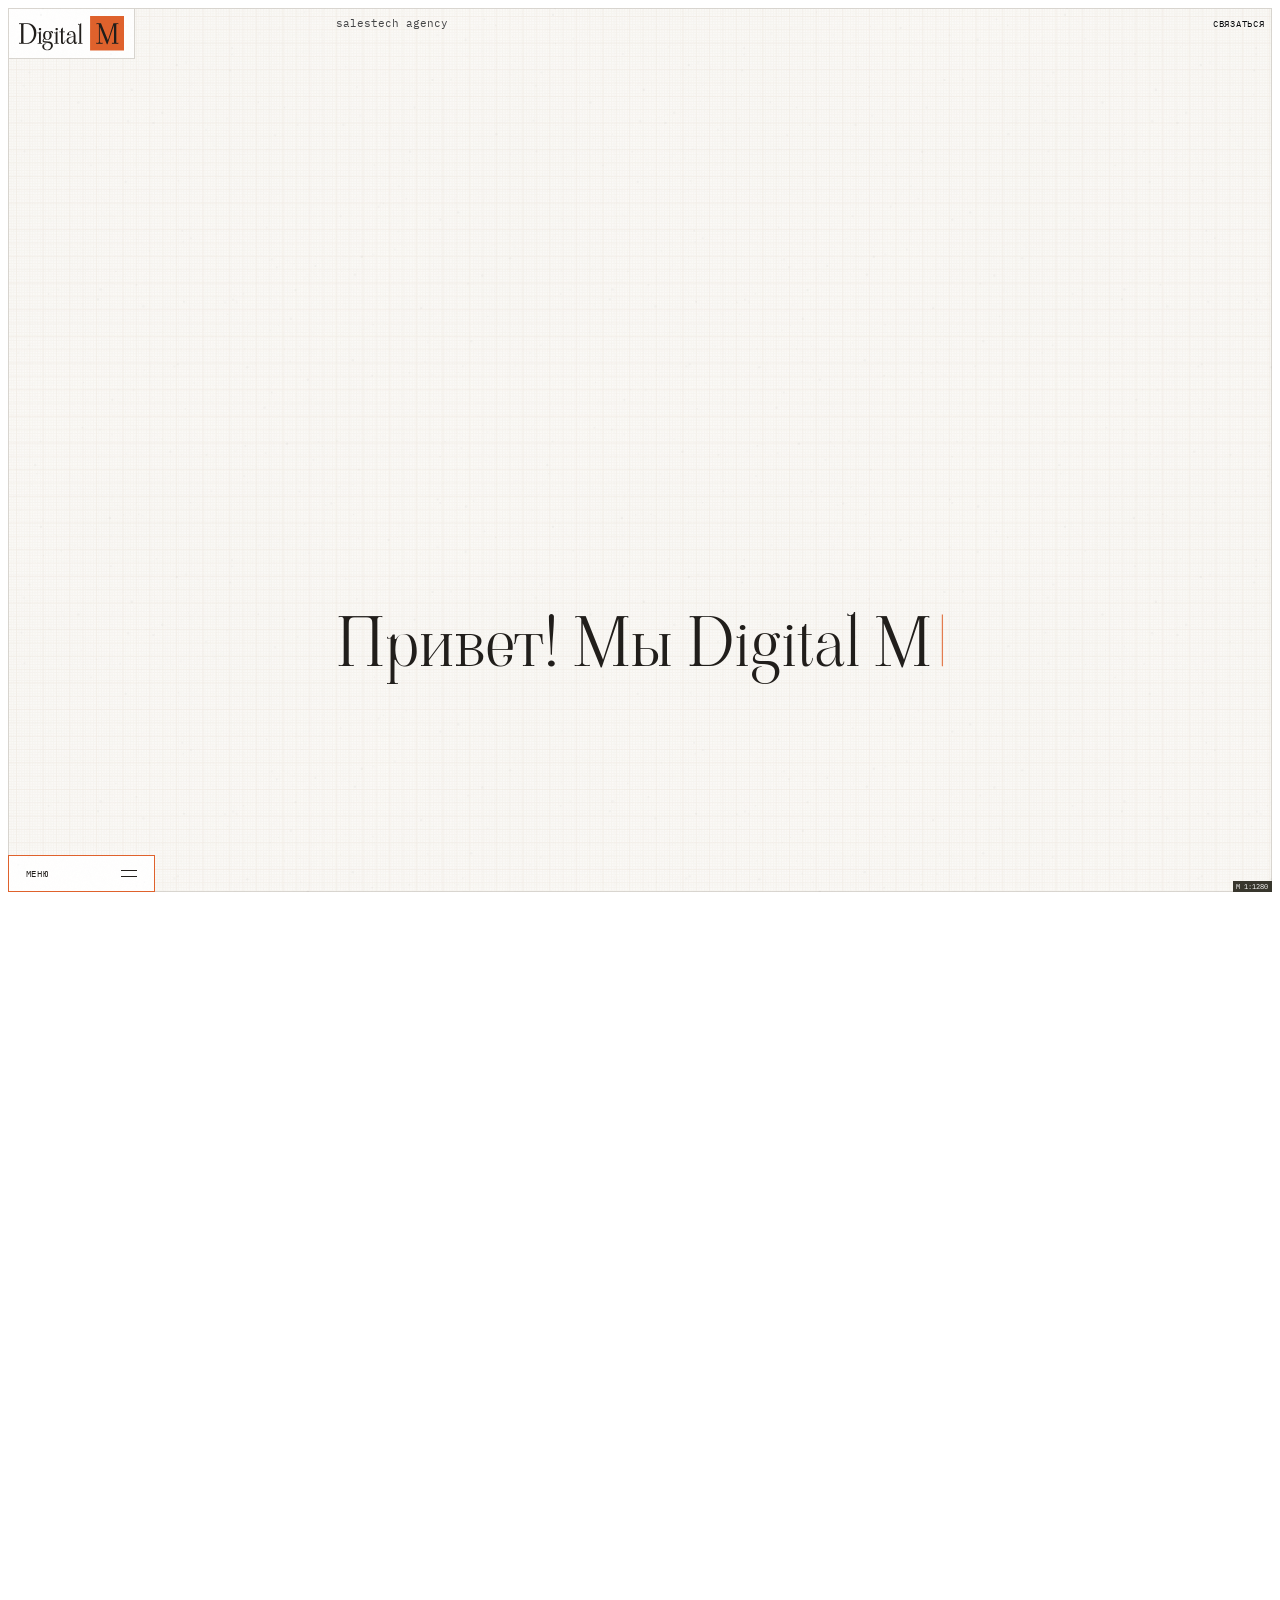
==== commit 3abb44a4: "Digital M — демо сайта 29.09; прежняя версия 24.09 в /2409/" ====
--- a/index.html
+++ b/index.html
@@ -21,6 +21,7 @@
   --pad:  0.75rem;     
   --inset: 1rem;       
   --mark-inset: 0.25rem; 
+  --ui-inset: 0.75rem;  
   --plate-h: 3.25rem;  
   --btn-size: 0.875rem;  
   --btn-h: 3.5rem;       
@@ -28,30 +29,49 @@
   --cross: 0.75rem;    
   --win: var(--paper);
   --win-ink: var(--ink);
-  --mm: 1rem;
-  --mm-major: calc(var(--col) + var(--gut));
-  --vellum: #F6F2EC; --chalk: #F1F0EC; --shell: #FAF2EE;
+  --mm: .25rem;
+  --mm-mid: 1.25rem;
+  --mm-major: 2.5rem;
+  --vellum: #F6F2EC;
   --white: #FFFFFF;
-  --mm-c: var(--white);          
-  --mm-major-c: var(--white);
-}
+  --ash: #D9D6D1;    
+  --bark: #38362D;   
+  --mm-c:       #F7F5F1;                                              
+  --mm-mid-c:   color-mix(in srgb, #F2EDE6 41%, transparent);         
+  --mm-major-c: color-mix(in srgb, #F2EDE6 37%, transparent);         
+  --mm-w: .5px;   
+  --paper-tex: none;
+}
+:root.paper-heron{ --paper-tex: url(paper-heron.png); }
+:root.paper-white{ --paper-tex: url(paper-heron-white.png); }
+@media (max-resolution: 1.5dppx){ :root{ --mm-w: 1px; } }
+@media (max-resolution: 1.5dppx){ :root .svc:not(:last-child)::after, :root .f-line, :root .menu-panel a:last-of-type::after{ transform:none; } }   
 *{box-sizing:border-box; margin:0}
 html{ font-synthesis: none; -webkit-font-smoothing: antialiased; }
-body{ background:var(--paper); font-family:"IBM Plex Mono",ui-monospace,Menlo,monospace; color:var(--ink);
+body{ background:var(--white); font-family:"IBM Plex Mono",ui-monospace,Menlo,monospace; color:var(--ink);
       font-weight:400; }
 .sheet{ position:fixed; inset:0; z-index:1; padding:var(--pole); }
 .window{
   position:relative; width:100%; height:100%; background:var(--win); color:var(--win-ink);
-  background-image:
-    linear-gradient(to right,  var(--mm-major-c) 1px, transparent 1px),
-    linear-gradient(to bottom, var(--mm-major-c) 1px, transparent 1px),
-    linear-gradient(to right,  var(--mm-c) 1px, transparent 1px),
-    linear-gradient(to bottom, var(--mm-c) 1px, transparent 1px);
-  background-size: var(--mm-major) var(--mm-major), var(--mm-major) var(--mm-major), var(--mm) var(--mm), var(--mm) var(--mm);
-  background-position: var(--pad) var(--pad);
+  background-image: var(--paper-tex);   
+  background-size: 124px 124px;
   overflow:hidden;
   transition: background .35s ease, color .35s ease;
 }
+.window::before{ content:""; position:absolute; inset:0; pointer-events:none; z-index:1;
+  background-image:
+    linear-gradient(to right,  var(--mm-major-c) var(--mm-w), transparent var(--mm-w)),
+    linear-gradient(to bottom, var(--mm-major-c) var(--mm-w), transparent var(--mm-w)),
+    linear-gradient(to right,  var(--mm-mid-c) var(--mm-w), transparent var(--mm-w)),
+    linear-gradient(to bottom, var(--mm-mid-c) var(--mm-w), transparent var(--mm-w)),
+    linear-gradient(to right,  var(--mm-c) var(--mm-w), transparent var(--mm-w)),
+    linear-gradient(to bottom, var(--mm-c) var(--mm-w), transparent var(--mm-w));
+  background-size: var(--mm-major) var(--mm-major), var(--mm-major) var(--mm-major),
+    var(--mm-mid) var(--mm-mid), var(--mm-mid) var(--mm-mid), var(--mm) var(--mm), var(--mm) var(--mm);
+  background-position: var(--pad) var(--pad);
+}
+.window::after{ content:""; position:absolute; inset:0; pointer-events:none; z-index:4;
+  border:1px solid var(--ash); }   
 .x{ position:absolute; width:var(--cross); height:var(--cross); pointer-events:none; z-index:4 }
 .x::before,.x::after{ content:""; position:absolute; background:var(--mark); }
 .x::before{ left:0; top:50%; width:100%; height:1px; transform:translateY(-50%); }
@@ -60,8 +80,9 @@
 .x.tr{ right:var(--mark-inset); top:var(--mark-inset); }
 .x.bl{ left:var(--mark-inset); bottom:var(--mark-inset); }
 .x.br{ right:var(--mark-inset); bottom:var(--mark-inset); }
+.x{ display:none; }
 .plate{ position:absolute; z-index:5; width:13.75rem; height:var(--btn-h);   
-        border:1px solid var(--mark-dark); background:var(--win);
+        border:1px solid var(--mark-dark); background:var(--white);   
         display:flex; align-items:center; padding:0 var(--btn-pad);
         font-size:var(--btn-size); letter-spacing:.08em; text-transform:uppercase;
         cursor:pointer; overflow:hidden; }
@@ -77,19 +98,21 @@
 .plate:hover span{ color:var(--paper); }
 .plate:hover i::before,.plate:hover i::after{ background:var(--paper); }
 .menu{ border-color:var(--terra); }
-.logo{ cursor:pointer; position:absolute; z-index:5; left:var(--inset); top:var(--inset);
-       height:var(--plate-h); color:var(--win-ink); line-height:0; }
-.logo svg{ height:100%; width:auto; display:block; }
-.contact{ position:absolute; z-index:5; right:var(--inset); top:.55625rem;
+.logo{ cursor:pointer; position:absolute; z-index:5; left:0; top:0;
+       padding:calc(var(--ui-inset) - 1px) calc(var(--inset) - 1px);
+       background:var(--white); border:1px solid var(--ash);   
+       color:var(--win-ink); line-height:0; }
+.logo svg{ height:var(--plate-h); width:auto; display:block; }
+.contact{ position:absolute; z-index:5; right:var(--ui-inset); top:var(--ui-inset);
           width:auto; height:auto; border:0; background:none; padding:0;
           line-height:1.5rem; overflow:visible; }
 .contact::before{ content:none; }
 .contact span{ transition:color .25s ease; margin-right:-.08em; }
 .contact:hover span{ color:var(--terra); }
-.menu{ left:var(--inset); bottom:var(--inset); }
-.scale{ position:absolute; z-index:5; right:var(--inset); bottom:.75rem;
-        font-size:0.6875rem; line-height:1rem; opacity:.75;
-        background:var(--win); padding-left:.5rem; }
+.menu{ left:0; bottom:0; }   
+.scale{ position:absolute; z-index:5; right:0; bottom:0;
+        font-size:0.6875rem; line-height:1rem;
+        background:var(--bark); color:var(--white); padding:0 .375rem 0 .3125rem; }   
 .grain, .grain-hot{ position:absolute; pointer-events:none; z-index:6;
                     mix-blend-mode:multiply; will-change:transform; }
 .grain{ inset:0; opacity:.1; }   
@@ -100,7 +123,7 @@
 @media (prefers-reduced-motion:reduce){ .grain-hot{ display:none; } }
 .fx{ position:absolute; inset:0; width:100%; height:100%; pointer-events:none; z-index:6; mix-blend-mode:multiply; }
 .menu-wrap{
-  position:absolute; z-index:5; left:var(--inset); bottom:calc(var(--inset) + var(--btn-h));
+  position:absolute; z-index:5; left:0; bottom:var(--btn-h);
   width:13.75rem;   
   pointer-events:none;
 }
@@ -112,7 +135,7 @@
 .menu-wrap .x.bl{ left:calc(var(--cross)*-1); bottom:calc(var(--btn-h) * -1 - var(--cross)); }
 .menu-wrap .x.br{ right:calc(var(--cross)*-1); bottom:calc(var(--btn-h) * -1 - var(--cross)); }
 .menu-panel{
-  border:1px solid var(--terra); border-bottom:none; background:var(--win);
+  border:1px solid var(--terra); border-bottom:none; background:var(--white);   
   display:grid; overflow:hidden;
   transform:scaleY(0); transform-origin:bottom; opacity:0;
   transition:transform .28s ease, opacity .18s ease;
@@ -127,6 +150,7 @@
 .menu-panel a:last-of-type{ position:relative; }
 .menu-panel a:last-of-type::after{
   content:""; position:absolute; left:0; right:0; bottom:0; height:1px; z-index:2;
+  transform:scaleY(.5); transform-origin:bottom;   
   background-image: repeating-linear-gradient(to right,
     var(--rule) 0 10px, transparent 10px 13px);
 }
@@ -145,9 +169,7 @@
 .plate i::before,.plate i::after{ transition:background .25s ease, transform .28s ease; }
 .window.menu-open .menu i::before{ transform:translateY(0) rotate(45deg); }
 .window.menu-open .menu i::after{  transform:translateY(0) rotate(-45deg); }
-.stage{ position:absolute; inset:0; z-index:2; overflow:hidden;
-  -webkit-mask-image: linear-gradient(to bottom, transparent 0, #000 2.5rem, #000 100%);
-          mask-image: linear-gradient(to bottom, transparent 0, #000 2.5rem, #000 100%); }
+.stage{ position:absolute; inset:0; z-index:2; overflow:hidden; }
 .belt{ position:absolute; inset:0; will-change:transform; }
 .scene{ position:relative; width:100%; height:100%; }
 .scene-hero{ display:grid;
@@ -159,6 +181,9 @@
 }
 .kicker{ position:absolute; z-index:5; left:30.75rem; top:.6125rem; width:27rem;   
         font-size:1rem; line-height:1.5rem; opacity:.75; }
+.kicker, .contact{ mix-blend-mode:difference; color:var(--white); }
+.contact span{ color:var(--white); }
+.contact:hover span{ color:#1F9DD3; }
 .hero-body{ grid-column: 1 / -1; display:grid; grid-template-columns: subgrid; align-items:end;
        padding-bottom:0; margin-bottom:-0.9925rem; }
 .tezis{ grid-column: 4 / span 8; font-family:"Viaoda Libre",Georgia,serif;
@@ -200,8 +225,7 @@
 .shot{ width:100%; aspect-ratio:1/1; overflow:hidden; background:var(--mark-dark); }
 .shot img{ width:100%; height:100%; object-fit:cover; display:block; }
 .role{ margin-top:2rem; font-family:"IBM Plex Mono",ui-monospace,monospace;
-       font-size:1rem; line-height:1.5rem; }      
-.role.accent{ color:var(--terra); }
+       font-size:1rem; line-height:1.5rem; color:var(--terra); }      
 .name{ margin-top:1.625rem; font-family:"Viaoda Libre",Georgia,serif; font-weight:400;
        font-size:2.5rem; line-height:2.625rem; }  
 .bio{ margin-top:1.25rem; font-family:"IBM Plex Sans",system-ui,sans-serif;
@@ -213,11 +237,14 @@
   align-content:start;
 }
 .svc{ grid-column: 4 / span 9; display:grid; grid-template-columns: subgrid;
-      padding: 2rem 0; will-change:transform;
-      background-image: repeating-linear-gradient(to right,
-        var(--mark) 0 .625rem, transparent .625rem .8125rem);
-      background-size: 100% 1px; background-repeat: no-repeat; background-position: top left; }
-.svc:first-child{ background-image:none; padding-top:0; }
+      padding: 2rem 0; will-change:transform; position:relative; }
+.svc:not(:last-child)::after{ content:""; position:absolute; left:0; right:0; bottom:0; height:1px;
+      transform:scaleY(.5); transform-origin:bottom;
+      background: repeating-linear-gradient(to right, var(--mark) 0 .625rem, transparent .625rem .8125rem); }
+.svc:first-child{ padding-top:0; }
+.svc::after, .f .f-line{ clip-path:inset(0 100% 0 0);
+      transition:clip-path .8s cubic-bezier(.215,.61,.355,1) var(--dl,0s); }
+.svc.in::after, .f.in .f-line{ clip-path:inset(0 0 0 0); }
 .svc-name{ grid-column: 1 / span 5; font-family:"Viaoda Libre",Georgia,serif;
            font-weight:400; font-size:6.25rem; line-height:6.75rem; }
 .svc-list{ grid-column: 7 / span 3; }
@@ -257,7 +284,8 @@
           border:0; background:transparent; color:inherit; outline:none;
           font-family:"IBM Plex Sans",system-ui,sans-serif; font-size:2rem;
           line-height:2.25rem; letter-spacing:-.02em; }
-.f-line{ position:absolute; left:0; right:0; bottom:0; height:1px; background:var(--mark); }
+.f-line{ position:absolute; left:0; right:0; bottom:0; height:1px; background:var(--mark);
+        transform:scaleY(.5); transform-origin:bottom; }   
 .f-line::after{ content:""; position:absolute; inset:0; background:var(--terra);
           transform:scaleX(0); transform-origin:left; transition:transform .28s ease; }
 .f:focus-within .f-line::after{ transform:scaleX(1); }
@@ -288,12 +316,12 @@
             transition:color .25s ease; }
 .form-info a:hover, .form-info .lnk:hover{ color:var(--terra); }
 .form-info .lnk + .lnk{ margin-left:1.5rem; }
-.window.paper{ --win:var(--paper); --win-ink:var(--ink);   --mark:var(--mark-dark); }
+.window.paper{ --win:var(--paper); --win-ink:var(--ink);   --mark:var(--mark-dark); }   
 .window.sand { --win:var(--sand);  --win-ink:var(--ink);   --mark:var(--paper); }
 .window.teal { --win:var(--teal);  --win-ink:var(--paper); --mark:var(--paper); }
 .window.ink  { --win:var(--ink);   --win-ink:var(--paper); --mark:var(--paper); }
 </style>
-<link rel="stylesheet" href="mobile.css" media="(max-width: 767px)">
+<link rel="stylesheet" href="mobile.css?v=2909g" media="(max-width: 767px)">
 <div class="sheet">
   <div class="window paper" id="win">
     <span class="x tl"></span><span class="x tr"></span><span class="x bl"></span><span class="x br"></span>
@@ -303,7 +331,7 @@
     <div class="belt" id="belt">
     <section class="scene scene-hero" id="hero">
       <div class="hero-body">
-        <h1 class="tezis">Привет!<br class="m"> Мы Digital&nbsp;M. <br>Просто и&nbsp;быстро<br class="m"> о&nbsp;том, <br class="d">кто мы<br class="m"> и что умеем.<br><span class="tw-tail">&#8203;</span></h1>
+        <h1 class="tezis">Привет!<br class="m"> Мы Digital&nbsp;M. <br>Просто и&nbsp;быстро<br class="m"> о&nbsp;том, <br class="d">кто мы<br class="m"> и&nbsp;что умеем.<br><span class="tw-tail">&#8203;</span></h1>
         <script>
           (function(){
             var h = document.currentScript.previousElementSibling;
@@ -318,32 +346,32 @@
         <div class="shot"><img src="foto/marina.png" alt=""></div>
         <div class="role accent">CEO, управляющий партнер</div>
         <h2 class="name">Марина <br>Зрилова</h2>
-        <p class="bio">Опыт в digital 15 лет. Строю партнерские отношения вдолгую и&nbsp;с&nbsp;направленностью на результат. Средний срок контракта 3 года</p>
+        <p class="bio">Опыт в&nbsp;digital 15&nbsp;лет. Строю партнерские отношения вдолгую и&nbsp;с&nbsp;направленностью на&nbsp;результат. Средний срок контракта 3&nbsp;года</p>
       </article>
       <div class="staff" id="staff">
           <article class="card">
             <div class="shot"><img src="foto/anastasia.png" alt=""></div>
             <div class="role">директор по развитию</div>
             <h2 class="name">Анастасия <br>Шелехова</h2>
-            <p class="bio">Эксперт в digital 7 лет. 4 высших образования.<br>Нахожу идеальное решение для вашей бизнес-задачи</p>
+            <p class="bio">Эксперт в&nbsp;digital 7 лет. 4&nbsp;высших образования.<br>Нахожу идеальное решение для&nbsp;вашей бизнес-задачи</p>
           </article>
           <article class="card">
             <div class="shot"><img src="foto/anna.png" alt=""></div>
             <div class="role">медиадиректор</div>
             <h2 class="name">Анна <br>Стец</h2>
-            <p class="bio">Опыт в диджитал 10 лет.<br>Поиск новых источников трафика, медиа-миксов, новых технологий, обзор медиарынка, трендов</p>
+            <p class="bio">Опыт в&nbsp;диджитал 10&nbsp;лет.<br>Поиск новых источников трафика, медиа-миксов, новых технологий, обзор медиарынка, трендов</p>
           </article>
           <article class="card">
             <div class="shot"><img src="foto/varvara.png" alt=""></div>
             <div class="role">performance-директор</div>
             <h2 class="name">Варвара <br>Негробова</h2>
-            <p class="bio">Эксперт в digital 13 лет. Опыт маркетолога на стороне клиента и диджитал-менеджера помогает выстроить четкий бизнес-процесс для быстрой и качественной работы с клиентами</p>
+            <p class="bio">Эксперт в&nbsp;digital 13&nbsp;лет. Опыт маркетолога на стороне клиента и диджитал-менеджера помогает выстроить четкий бизнес-процесс для&nbsp;быстрой и&nbsp;качественной работы с&nbsp;клиентами</p>
           </article>
           <article class="card">
             <div class="shot"><img src="foto/maria.png" alt=""></div>
             <div class="role">SM-директор</div>
             <h2 class="name">Мария <br>Барабанова</h2>
-            <p class="bio">Опыт в digital 8 лет.<br>Успешное создание смм-стратегий и реализация btl-кампаний и спецпроектов</p>
+            <p class="bio">Опыт в&nbsp;digital 8&nbsp;лет.<br>Успешное создание смм-стратегий и&nbsp;реализация btl-кампаний и спецпроектов</p>
           </article>
       </div>
     </section>
@@ -354,15 +382,15 @@
       </div>
       <div class="svc">
         <h2 class="svc-name">Social Media</h2>
-        <ul class="svc-list"><li>инфлюэнс-маркетинг</li><li>smm-стратегии</li><li>создание контента / продвижение / публикации / модерация</li><li>посевы в пабликах</li><li>спецпроекты</li></ul>
+        <ul class="svc-list"><li>инфлюэнс-маркетинг</li><li>smm-стратегии</li><li>создание контента / продвижение / публикации / модерация</li><li>посевы в&nbsp;пабликах</li><li>спецпроекты</li></ul>
       </div>
       <div class="svc">
         <h2 class="svc-name">Promo</h2>
-        <ul class="svc-list"><li>чековые промо под ключ</li><li>креативные идеи и адаптация под форматы</li><li>варианты механики</li><li>создание промо-сайтов</li><li>размещение</li><li>модерация чеков</li></ul>
+        <ul class="svc-list"><li>чековые промо под&nbsp;ключ</li><li>креативные идеи и&nbsp;адаптация под&nbsp;форматы</li><li>варианты механики</li><li>создание промо-сайтов</li><li>размещение</li><li>модерация чеков</li></ul>
       </div>
     </section>
     <section class="scene scene-form" id="form">
-      <h2 class="form-head">Связаться с нами</h2>
+      <h2 class="form-head">Связаться с&nbsp;нами</h2>
       <form class="form-grid" id="formGrid" onsubmit="return false">
         <div class="f"><span class="f-label">имя</span><input type="text" aria-label="имя"><span class="f-line"></span></div>
         <div class="f"><span class="f-label">компания</span><input type="text" aria-label="компания"><span class="f-line"></span></div>
@@ -425,6 +453,8 @@
   </div>
 </div>
 <script>
+{ const p = new URLSearchParams(location.search).get('paper');
+  if (p === 'heron' || p === 'white') document.documentElement.classList.add('paper-' + p); }
 const win   = document.getElementById('win');
 const hero  = document.getElementById('hero');
 const team  = document.getElementById('team');
@@ -504,15 +534,16 @@
   if (МОБ.matches) return document.querySelectorAll('.scene')[i].offsetTop;
   return i * W + STOPS.reduce((a, st) => a + (st.belt < i * W ? st.hold : 0), 0);
 }
+const px = v => Math.round(v * devicePixelRatio) / devicePixelRatio;
 function render(y){
   const { L, p2 } = belted(y);
-  belt.style.transform = 'translate3d(0,' + (-L) + 'px,0)';
+  belt.style.transform = 'translate3d(0,' + px(-L) + 'px,0)';
   const arrive = i => clamp01(L / W - (i - 1));
   const lagStaff = reduced ? 0 : trail(arrive(1)) * STAFF_LAG;
   const shiftStaff = lagStaff - p2 * T;
   const lagRow = (scene, k) =>
     reduced ? 0 : trail(arrive(scene)) * (ROW_LAG + k * ROW_STEP);
-  staff.style.transform = 'translate3d(0,' + shiftStaff + 'px,0)';
+  staff.style.transform = 'translate3d(0,' + px(shiftStaff) + 'px,0)';
   if (!reduced && L > -W && L < 2.4 * W){
     const winTop = win.getBoundingClientRect().top;
     const доли = карточки.map(c =>
@@ -521,16 +552,16 @@
     карточки.forEach((c, i) => {
       const s = trail(доли[i]) * ГРУППА[i];
       сдвигГруппы.set(c, s);
-      c.style.transform = 'translate3d(0,' + s + 'px,0)';
+      c.style.transform = 'translate3d(0,' + px(s) + 'px,0)';
     });
     частиКарточек.forEach((части, i) => части.forEach((el, j) =>
       el.style.transform =
-        'translate3d(0,' + trail(доли[i]) * CARD_STEP * (j + 1) + 'px,0)'));
+        'translate3d(0,' + px(trail(доли[i]) * CARD_STEP * (j + 1)) + 'px,0)'));
   }
   svcRows.forEach((el, k) =>
-    el.style.transform = 'translate3d(0,' + lagRow(2, k) + 'px,0)');
+    el.style.transform = 'translate3d(0,' + px(lagRow(2, k)) + 'px,0)');
   formRows.forEach((el, k) =>
-    el.style.transform = 'translate3d(0,' + lagRow(3, k) + 'px,0)');
+    el.style.transform = 'translate3d(0,' + px(lagRow(3, k)) + 'px,0)');
   win.dataset.belt = Math.round(L) + ' / ' + p2.toFixed(2);
 }
 let smooth = 0;
@@ -619,7 +650,7 @@
     'float add=(1.-smoothstep(r*.25,r,seg(uv*k,m0*k,m1*k)))*live;' +
     'if(add>s){vec2 v=(m1-m0)*k;float l=length(v);dir=l>1e-5?(v/l)*.5+.5:vec2(.5);s=add;}' +
     'gl_FragColor=vec4(s,dir,1.);}';
-  const OUT = 'precision highp float;varying vec2 uv;uniform sampler2D tr;uniform float t;uniform vec2 res;uniform vec3 col;' +
+  const OUT = 'precision highp float;varying vec2 uv;uniform sampler2D tr;uniform vec2 res;uniform vec3 col;' +
     'float h(vec2 p){vec3 q=fract(vec3(p.xyx)*.1031);q+=dot(q,q.yzx+33.33);return fract((q.x+q.y)*q.z);}' +
     'void main(){float s=texture2D(tr,uv).r;float g=h(floor(uv*res));' +
     'float a=s*(.55+.45*g);gl_FragColor=vec4(col*a,a);}';
@@ -672,7 +703,7 @@
     gl.bindFramebuffer(gl.FRAMEBUFFER, null);
     gl.clearColor(0, 0, 0, 0); gl.clear(gl.COLOR_BUFFER_BIT);
     gl.bindTexture(gl.TEXTURE_2D, tex[cur]); gl.uniform1i(U(pOut, 'tr'), 0);
-    gl.uniform1f(U(pOut, 't'), now / 1000); gl.uniform2f(U(pOut, 'res'), W, H); gl.uniform3f(U(pOut, 'col'), ...ochre);
+    gl.uniform2f(U(pOut, 'res'), W, H); gl.uniform3f(U(pOut, 'col'), ...ochre);
     gl.drawArrays(gl.TRIANGLE_STRIP, 0, 4);
     requestAnimationFrame(кадр);
   };
@@ -901,4 +932,26 @@
 (document.fonts ? document.fonts.ready : Promise.resolve())
   .then(() => setTimeout(набрать, reducedType ? 0 : НАБОР.дозапуска));
 </script>
+<script>
+(() => {
+  const chains = [
+    { trigger: document.querySelector('.svc'), items: [...document.querySelectorAll('.svc')], step: .4 },
+    { trigger: document.querySelector('.form-head') || document.querySelector('.form-grid .f'),
+      items: [...document.querySelectorAll('.form-grid .f')], step: .15 },
+  ].filter(c => c.trigger && c.items.length);
+  const play = c => c.items.forEach((el, i) => {
+    el.style.setProperty('--dl', i * c.step + 's');
+    el.classList.add('in');
+  });
+  if (matchMedia('(prefers-reduced-motion: reduce)').matches) { chains.forEach(c => c.items.forEach(el => el.classList.add('in'))); return; }
+  const io = new IntersectionObserver(entries => {
+    for (const e of entries) {
+      if (!e.isIntersecting && e.boundingClientRect.top > 0) continue;
+      play(chains.find(c => c.trigger === e.target));
+      io.unobserve(e.target);
+    }
+  }, { rootMargin: '0px 0px -75% 0px' });
+  chains.forEach(c => io.observe(c.trigger));
+})();
+</script>
 </html>
--- a/mobile.css
+++ b/mobile.css
@@ -6,34 +6,29 @@
   --gut:  1rem;        
   --pad:  1rem;        
   --cross: 0.5rem;     
-  --mm: .75rem;          
   --plate-h: 2rem;       
   --btn-size: 0.75rem;   
   --btn-h: 2.75rem;      
   --btn-pad: 1.25rem;    
   --plate-w: 14.75rem;   
   --bar: calc(100lvh - 100svh);
-  --menu-b: calc(var(--bar) + .5rem);
+  --menu-b: 0rem;       
+  --ui-inset: .5rem;    
 }
-.sheet{ bottom:auto; height:100lvh; }
+.sheet{ bottom:auto; height:100svh; }
 .menu{ bottom:var(--menu-b); }
 .menu-wrap{ bottom:calc(var(--menu-b) + var(--btn-h)); }
-.scale{ bottom:calc(var(--menu-b) - .25rem); }
 .window > .x.bl, .window > .x.br{ bottom:calc(var(--menu-b) - var(--cross) / 2); }   
-.logo{ top:.5rem; }
-.kicker{ left:auto; right:var(--inset); top:.5rem; width:6rem; text-align:right;
+.logo{ padding:calc(var(--ui-inset) - 1px); }   
+.kicker{ left:auto; right:var(--ui-inset); top:var(--ui-inset); width:6rem; text-align:right;
          font-size:.75rem; line-height:1rem; }
-.scale{ top:auto; bottom:var(--menu-b); right:var(--inset); background:none; padding-left:0; }
+.scale{ top:auto; bottom:0; right:0; }   
 .contact{ display:none; }
 .menu{ width:var(--plate-w); }
 .menu-wrap{ width:var(--plate-w); }
 .grain-hot{ display:none; }            
 .stage{ overflow-x:hidden; overflow-y:auto; -webkit-overflow-scrolling:touch; overscroll-behavior:contain;
-  scrollbar-width:none;
-  -webkit-mask-image: linear-gradient(to bottom, transparent 0, transparent 3rem, #000 3.75rem,
-                      #000 calc(100% - var(--menu-b) - 3.5rem), transparent calc(100% - var(--menu-b) - 2.75rem), transparent 100%);
-          mask-image: linear-gradient(to bottom, transparent 0, transparent 3rem, #000 3.75rem,
-                      #000 calc(100% - var(--menu-b) - 3.5rem), transparent calc(100% - var(--menu-b) - 2.75rem), transparent 100%); }
+  scrollbar-width:none; }
 .stage::-webkit-scrollbar{ display:none; }
 .belt{ position:static; height:100%; transform:none !important; will-change:auto; }   
 .scene.scene-hero{ height:100%;   
@@ -84,7 +79,7 @@
 }
 .menu-contacts{ display:flex; flex-direction:column; gap:1rem; margin:0; padding:1.25rem;
   background-image: repeating-linear-gradient(to right, var(--terra) 0 10px, transparent 10px 13px);
-  background-size:100% 1px; background-repeat:no-repeat; background-position:bottom left; }
+  background-size:100% .5px; background-repeat:no-repeat; background-position:bottom left; }   
 .menu-panel a:last-of-type::after{ z-index:2; }
 .menu-contacts div{ display:flex; flex-direction:column; gap:.25rem; }
 .menu-contacts dt{ font-size:var(--btn-size); line-height:1rem; letter-spacing:.08em; text-transform:uppercase; color:var(--mark-dark); }
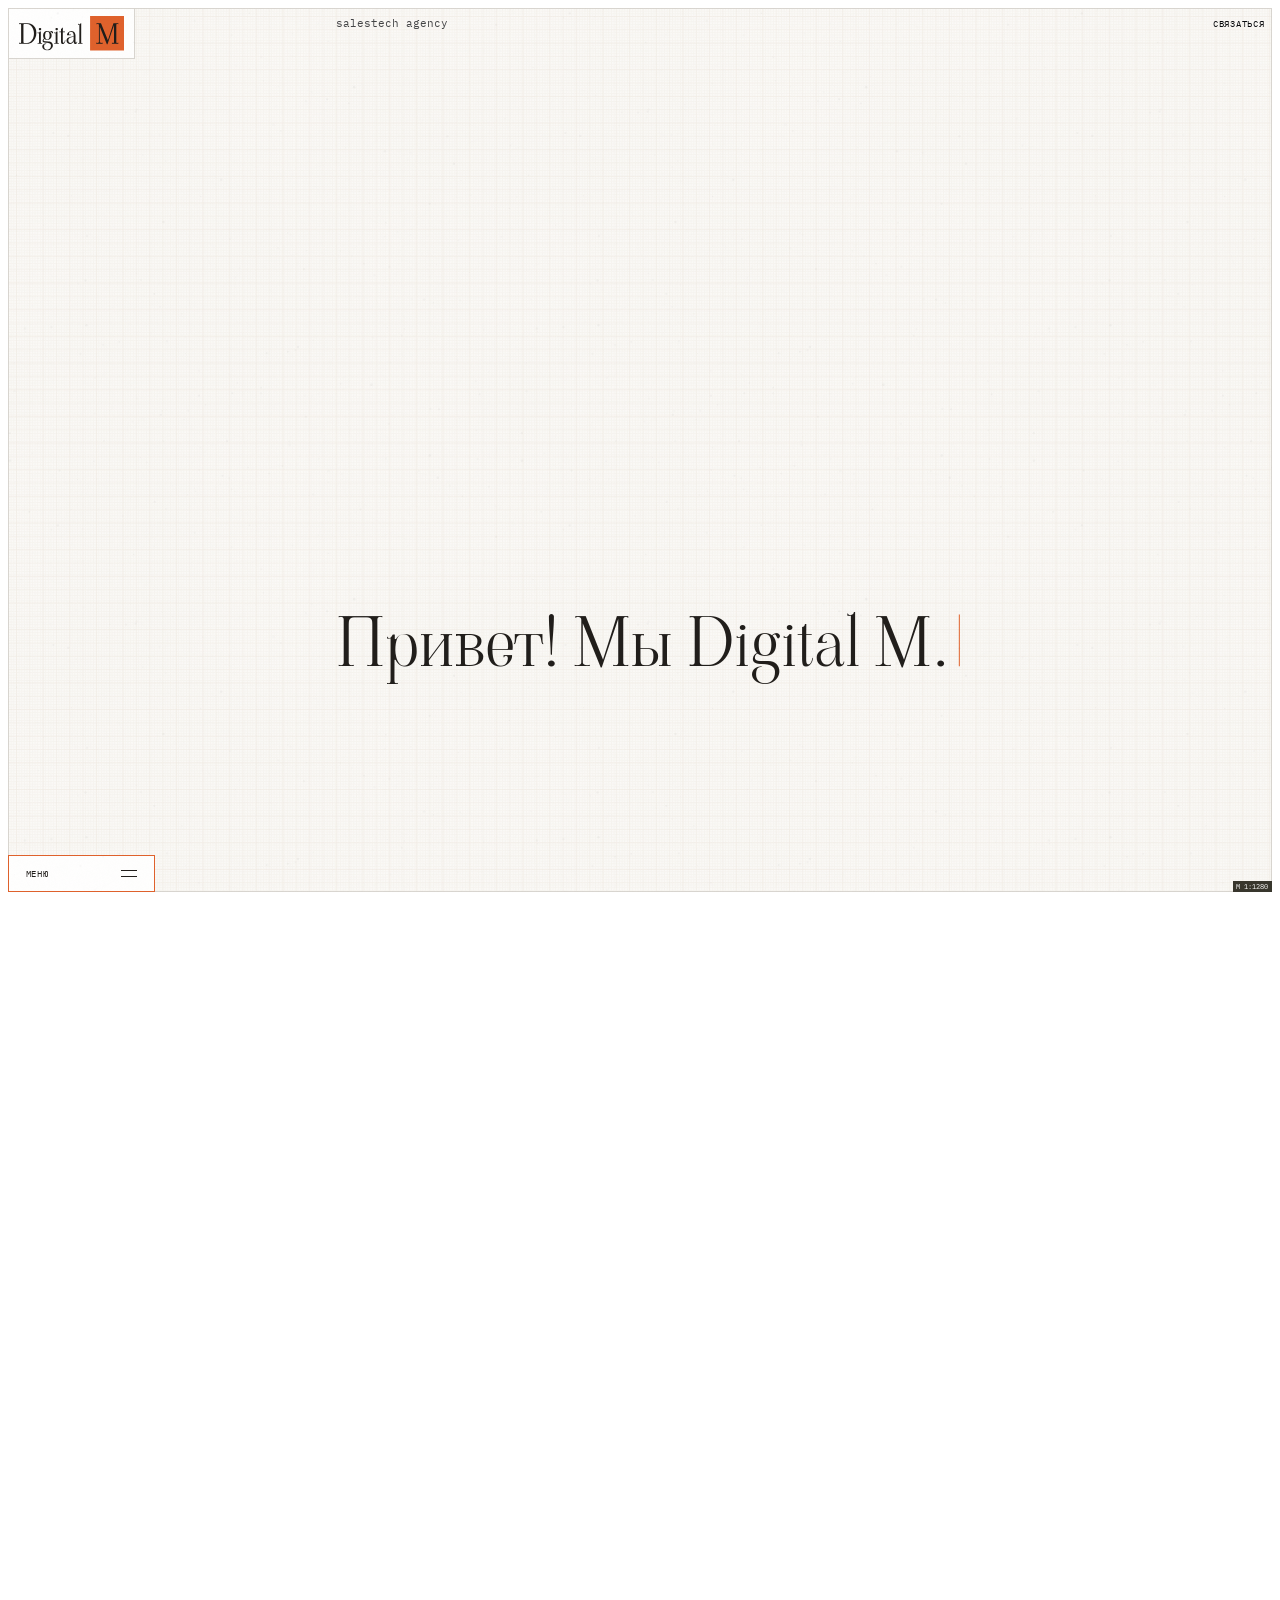
==== commit 140111af: "Digital M — демо сайта 02.10 (кейсы, мобилка, единая шкала кеглей, новое фото Анны); версия 29.09 в " ====
--- a/index.html
+++ b/index.html
@@ -229,7 +229,7 @@
 .name{ margin-top:1.625rem; font-family:"Viaoda Libre",Georgia,serif; font-weight:400;
        font-size:2.5rem; line-height:2.625rem; }  
 .bio{ margin-top:1.25rem; font-family:"IBM Plex Sans",system-ui,sans-serif;
-      font-size:1.25rem; line-height:2.0625rem; letter-spacing:-.02em; }  
+      font-size:1.125rem; line-height:1.75rem; letter-spacing:-.02em; }  
 .scene-services{ display:grid;
   grid-template-columns: repeat(12, var(--col));
   column-gap: var(--gut);
@@ -250,7 +250,42 @@
 .svc-list{ grid-column: 7 / span 3; }
 .svc-list li{ list-style:none; }
 .svc-list li{ font-family:"IBM Plex Sans",system-ui,sans-serif;
-              font-size:1.25rem; line-height:2.0625rem; letter-spacing:-.02em; }
+              font-size:1.125rem; line-height:1.75rem; letter-spacing:-.02em; }   
+.scene-cases{ display:grid;
+  grid-template-columns: repeat(12, var(--col));
+  column-gap: var(--gut);
+  padding: 9.5rem var(--pad) 0;
+  align-content:start;
+}
+.cases-head{ grid-column: 4 / span 9; display:flex; justify-content:space-between; align-items:flex-end; }
+.cases-title{ font-family:"Viaoda Libre",Georgia,serif; font-weight:400; font-size:6.25rem; line-height:6.75rem; margin-top:-.9375rem; }
+.cases-nav{ display:flex; align-items:center; gap:1rem; padding-bottom:1rem; font-size:1rem; line-height:1.5rem; }
+.cases-arrow{ font:inherit; color:inherit; background:none; border:0; padding:.25rem .5rem; cursor:pointer;
+              transition:color .25s ease; }
+.cases-arrow:hover{ color:var(--terra); }
+.cases-arrow:disabled{ color:var(--mark-dark); cursor:default; }
+.cases-tape{ grid-column: 4 / -1; margin-right: calc(-1 * var(--pad)); margin-top:2.5rem; overflow:hidden; }
+.cases-track{ display:flex; gap:var(--gut); transition:transform .7s cubic-bezier(.215,.61,.355,1); will-change:transform; }
+.case{ flex:0 0 min(57rem, calc((100vh - 35rem) * 16 / 9)); }
+.case > *{ --u: 1rem; }   
+.case-body{ display:grid; grid-template-columns: minmax(0, 1fr) minmax(0, 1fr); column-gap:calc(3 * var(--u));
+            margin-top:calc(1.5 * var(--u)); }
+.case-name{ font-family:"Viaoda Libre",Georgia,serif; font-weight:400; font-size:max(calc(2.5 * var(--u)), 2rem); line-height:max(calc(2.625 * var(--u)), 2.125rem); }
+.case-desc{ margin-top:calc(1 * var(--u)); font-family:"IBM Plex Sans",system-ui,sans-serif;
+            font-size:max(calc(1.125 * var(--u)), 1rem); line-height:max(calc(1.75 * var(--u)), 1.5rem); letter-spacing:-.02em; }   
+.case-shot{ position:relative; aspect-ratio:16 / 9; overflow:hidden; background:var(--mark); }
+.case-shot img{ width:100%; height:100%; object-fit:cover; display:block; }
+.case-chips{ position:absolute; right:calc(.75 * var(--u)); bottom:calc(.75 * var(--u)); display:flex; gap:calc(.25 * var(--u)); margin:0; padding:0; }
+.case-chips li{ list-style:none; background:var(--white); padding:calc(.25 * var(--u)) calc(.5 * var(--u));
+                font-size:max(calc(.75 * var(--u)), .6875rem); line-height:max(calc(1 * var(--u)), .9375rem); }
+.case-nums{ display:grid; grid-template-columns: repeat(2, minmax(0, 1fr)); column-gap:calc(1.5 * var(--u));
+            padding-top:0; align-content:start; }   
+.num b{ display:block; font-weight:400; font-size:1.5rem; line-height:1.75rem; color:var(--terra);   
+        padding-bottom:.8125rem; position:relative; white-space:nowrap; }   
+.num b::after{ content:""; position:absolute; left:0; right:0; bottom:0; height:1px;
+      background: repeating-linear-gradient(to right, var(--terra) 0 .625rem, transparent .625rem .8125rem); }
+.num span{ display:block; margin-top:calc(.75 * var(--u));   
+           font-size:max(calc(1 * var(--u)), .875rem); line-height:max(calc(1.25 * var(--u)), 1.125rem); }   
 .scene-form{ display:grid;
   grid-template-columns: repeat(12, var(--col));
   column-gap: var(--gut);
@@ -321,7 +356,7 @@
 .window.teal { --win:var(--teal);  --win-ink:var(--paper); --mark:var(--paper); }
 .window.ink  { --win:var(--ink);   --win-ink:var(--paper); --mark:var(--paper); }
 </style>
-<link rel="stylesheet" href="mobile.css?v=2909g" media="(max-width: 767px)">
+<link rel="stylesheet" href="mobile.css?v=0210l" media="(max-width: 767px)">
 <div class="sheet">
   <div class="window paper" id="win">
     <span class="x tl"></span><span class="x tr"></span><span class="x bl"></span><span class="x br"></span>
@@ -389,6 +424,44 @@
         <ul class="svc-list"><li>чековые промо под&nbsp;ключ</li><li>креативные идеи и&nbsp;адаптация под&nbsp;форматы</li><li>варианты механики</li><li>создание промо-сайтов</li><li>размещение</li><li>модерация чеков</li></ul>
       </div>
     </section>
+    <section class="scene scene-cases" id="cases">
+      <div class="cases-head">
+        <h2 class="cases-title">Кейсы</h2>
+        <div class="cases-nav" id="casesNav">
+          <button class="cases-arrow" data-dir="-1" aria-label="предыдущий кейс">←</button>
+          <span class="cases-count" id="casesCount">01 / 02</span>
+          <button class="cases-arrow" data-dir="1" aria-label="следующий кейс">→</button>
+        </div>
+      </div>
+      <div class="cases-tape">
+        <div class="cases-track" id="casesTrack">
+          <article class="case">
+            <div class="case-shot"><img src="foto/case-saan.jpg" alt="">
+              <ul class="case-chips"><li>медиа</li><li>контекст</li><li>классифайды</li><li>таргет</li></ul></div>
+            <div class="case-body"><div class="case-text">
+              <h3 class="case-name">МФК SAAN</h3>
+              <p class="case-desc">Держим проект в&nbsp;ТОП-3 по&nbsp;продажам без роста бюджета: перестроили медиа под&nbsp;бизнес-цели.</p>
+            </div>
+            <div class="case-nums">
+              <div class="num"><b>ТОП-3</b><span>по продажам в&nbsp;конкурентном поле</span></div>
+              <div class="num"><b>x2 раза</b><span>рост доли внутренних продаж</span></div>
+            </div></div>
+          </article>
+          <article class="case">
+            <div class="case-shot"><img src="foto/case-brusnika.jpg" alt="">
+              <ul class="case-chips"><li>flash-активация</li><li>production</li><li>медиа</li></ul></div>
+            <div class="case-body"><div class="case-text">
+              <h3 class="case-name">Брусника</h3>
+              <p class="case-desc">«Обменяю 20&nbsp;см² на&nbsp;20&nbsp;м²»&nbsp;— сервис обмена жилья через самого знаменитого жителя Фонтанки.</p>
+            </div>
+            <div class="case-nums">
+              <div class="num"><b>&gt;500 тыс</b><span>общий охват</span></div>
+              <div class="num"><b>&gt;300</b><span>реакций и&nbsp;репостов</span></div>
+            </div></div>
+          </article>
+        </div>
+      </div>
+    </section>
     <section class="scene scene-form" id="form">
       <h2 class="form-head">Связаться с&nbsp;нами</h2>
       <form class="form-grid" id="formGrid" onsubmit="return false">
@@ -439,7 +512,7 @@
       <nav class="menu-panel" id="menuPanel" aria-hidden="true">
         <a href="#"><span>Кто мы?</span></a>
         <a href="#"><span>Что умеем?</span></a>
-        <a class="inert"><span>Кейсы</span></a>
+        <a href="#"><span>Кейсы</span></a>
         <a href="#"><span>Связаться</span></a>
         <dl class="menu-contacts">
           <div><dt>телефон</dt><dd><span class="lnk">+7 000 000-00-00</span></dd></div>
@@ -481,6 +554,7 @@
 const скроллер = () => МОБ.matches ? сцена : window;
 const гдеY = () => МОБ.matches ? сцена.scrollTop : window.scrollY;
 const svcRows  = [...document.querySelectorAll('.svc')];
+const caseRows = [document.querySelector('.cases-head'), document.querySelector('.cases-tape')];
 const formRows = [document.querySelector('.form-head'),
                   ...document.querySelectorAll('.form-grid > *'),
                   document.querySelector('.form-info')].filter(Boolean);
@@ -492,6 +566,7 @@
   сдвигГруппы.clear();
   svcRows.forEach(el => el.style.transform = 'none');
   formRows.forEach(el => el.style.transform = 'none');
+  caseRows.forEach(el => el.style.transform = 'none');
   if (МОБ.matches){ document.body.style.height = ''; обложки(); return; }
   W = win.clientHeight;
   const top1 = cards[0].getBoundingClientRect().top;
@@ -503,23 +578,30 @@
     { belt: 1 * W, hold: T, isStaff: true },
     { belt: 1 * W, hold: MICRO },
     { belt: 2 * W, hold: HOLD },
+    { belt: 3 * W, hold: HOLD },
   ];
   const holds = STOPS.reduce((a, s) => a + s.hold, 0);
-  document.body.style.height = (3 * W + holds + window.innerHeight) + 'px';
+  document.body.style.height = (4 * W + holds + window.innerHeight) + 'px';
   smooth = window.scrollY;
   render(smooth);
 }
 function обложки(){
   if (!МОБ.matches) return;
-  const cs = [...team.querySelectorAll('.card')];
-  const max = team.scrollWidth - team.clientWidth;
-  const фокус = max > 0 ? team.scrollLeft / max * (cs.length - 1) : 0;
-  cs.forEach((c, i) => {
-    const d = Math.min(1, Math.abs(i - фокус));
-    c.style.transform = 'translate3d(0,' + (d * 2) + 'rem,0)';
-  });
+  const ленты = [[team, team.querySelectorAll('.card')],
+                 [document.querySelector('.cases-tape'), document.querySelectorAll('.case')]];
+  for (const [лента, карты] of ленты){
+    if (!лента) continue;
+    const cs = [...карты];
+    const max = лента.scrollWidth - лента.clientWidth;
+    const фокус = max > 0 ? лента.scrollLeft / max * (cs.length - 1) : 0;
+    cs.forEach((c, i) => {
+      const d = Math.min(1, Math.abs(i - фокус));
+      c.style.transform = 'translate3d(0,' + (d * 2) + 'rem,0)';
+    });
+  }
 }
 team.addEventListener('scroll', () => requestAnimationFrame(обложки), { passive: true });
+document.querySelector('.cases-tape').addEventListener('scroll', () => requestAnimationFrame(обложки), { passive: true });
 function belted(y){
   let eaten = 0, p2 = 0;
   for (const st of STOPS){
@@ -561,6 +643,8 @@
   svcRows.forEach((el, k) =>
     el.style.transform = 'translate3d(0,' + px(lagRow(2, k)) + 'px,0)');
   formRows.forEach((el, k) =>
+    el.style.transform = 'translate3d(0,' + px(lagRow(4, k)) + 'px,0)');
+  caseRows.forEach((el, k) =>
     el.style.transform = 'translate3d(0,' + px(lagRow(3, k)) + 'px,0)');
   win.dataset.belt = Math.round(L) + ' / ' + p2.toFixed(2);
 }
@@ -751,7 +835,7 @@
 menuBtn.addEventListener('click', toggleMenu);
 menuBtn.addEventListener('keydown', e => { if(e.key==='Enter'||e.key===' '){ e.preventDefault(); toggleMenu(); }});
 addEventListener('keydown', e => { if(e.key==='Escape' && win.classList.contains('menu-open')) toggleMenu(); });
-const ANCHORS = { 'кто мы?': 1, 'что умеем?': 2, 'связаться': 3 };
+const ANCHORS = { 'кто мы?': 1, 'что умеем?': 2, 'кейсы': 3, 'связаться': 4 };
 menuPanel.addEventListener('click', e => {
   const a = e.target.closest('a'); if (!a || a.closest('.menu-contacts')) return;
   e.preventDefault();
@@ -762,7 +846,28 @@
 });
 document.querySelector('.logo').addEventListener('click', () => увести(0));
 document.querySelector('.contact').addEventListener('click',
-  () => скроллер().scrollTo(0, anchorOf(3)));
+  () => скроллер().scrollTo(0, anchorOf(4)));
+const casesTrack = document.getElementById('casesTrack');
+const casesCount = document.getElementById('casesCount');
+const caseCards  = [...casesTrack.children];
+let caseAt = 0;
+function листатьКейсы(){
+  const step = caseCards.length > 1 ? caseCards[1].offsetLeft - caseCards[0].offsetLeft : 0;
+  casesTrack.style.transform = 'translate3d(' + (-caseAt * step) + 'px,0,0)';
+  const n = v => String(v).padStart(2, '0');
+  casesCount.textContent = n(caseAt + 1) + ' / ' + n(caseCards.length);
+  document.querySelectorAll('.cases-arrow').forEach(b => {
+    const d = +b.dataset.dir;
+    b.disabled = caseAt + d < 0 || caseAt + d > caseCards.length - 1;
+  });
+}
+document.getElementById('casesNav').addEventListener('click', e => {
+  const b = e.target.closest('.cases-arrow'); if (!b || b.disabled) return;
+  caseAt = Math.min(caseCards.length - 1, Math.max(0, caseAt + +b.dataset.dir));
+  листатьКейсы();
+});
+addEventListener('resize', листатьКейсы);
+листатьКейсы();
 const fileRow = document.getElementById('fileRow'), fileInput = document.getElementById('fileInput');
 fileInput.addEventListener('change', () => {
   const f = fileInput.files && fileInput.files[0];
--- a/mobile.css
+++ b/mobile.css
@@ -90,3 +90,25 @@
                   font-size:inherit; letter-spacing:inherit; text-transform:none; }
 .menu-panel .menu-contacts a::before, .menu-panel .menu-contacts a::after{ content:none; }   
 .menu-contacts a:active, .menu-contacts .lnk:active{ color:var(--terra); }
+.scene-cases{ display:block; padding:4rem 0 0; }
+.cases-head{ display:none; }
+.cases-tape{ margin:0; overflow-x:auto; overflow-y:hidden; padding-bottom:2rem;   
+  scroll-snap-type:x mandatory; scroll-padding-left:var(--pad); overscroll-behavior-x:contain; scrollbar-width:none; }
+.cases-tape::-webkit-scrollbar{ display:none; }
+.cases-track{ transform:none !important; padding:0 var(--pad); gap:var(--gut); }
+.cases-track::after{ content:""; flex:0 0 1px; }
+.case{ flex:0 0 18.75rem; scroll-snap-align:start; will-change:transform; }   
+.case > *{ --u: 1rem; }
+.case-shot{ aspect-ratio:1 / 1; width:100%; }   
+.case-chips{ right:.5rem; bottom:.5rem; left:.5rem; flex-wrap:wrap; justify-content:flex-end; }
+.case-chips li{ font-size:.625rem; line-height:.875rem; padding:.125rem .375rem; }
+.case-body{ grid-template-columns:1fr; row-gap:.625rem; margin-top:.625rem; }   
+.case-name{ font-size:1.75rem; line-height:2rem; }
+.case-desc{ margin-top:.5rem; font-size:1rem; line-height:1.5rem; }
+.case-nums{ column-gap:1rem; padding-top:0; }
+.num b{ font-size:1.125rem; line-height:1.5rem; padding-bottom:.5625rem; }   
+.num span{ margin-top:.5rem; font-size:.75rem; line-height:1rem; font-family:inherit; letter-spacing:0; }
+.svc{ padding:.5rem 0; }
+.svc-list{ margin-top:.25rem; }
+.stage{ scroll-snap-type: y mandatory; }
+.scene{ scroll-snap-align: start; scroll-snap-stop: always; min-height:100%; }
